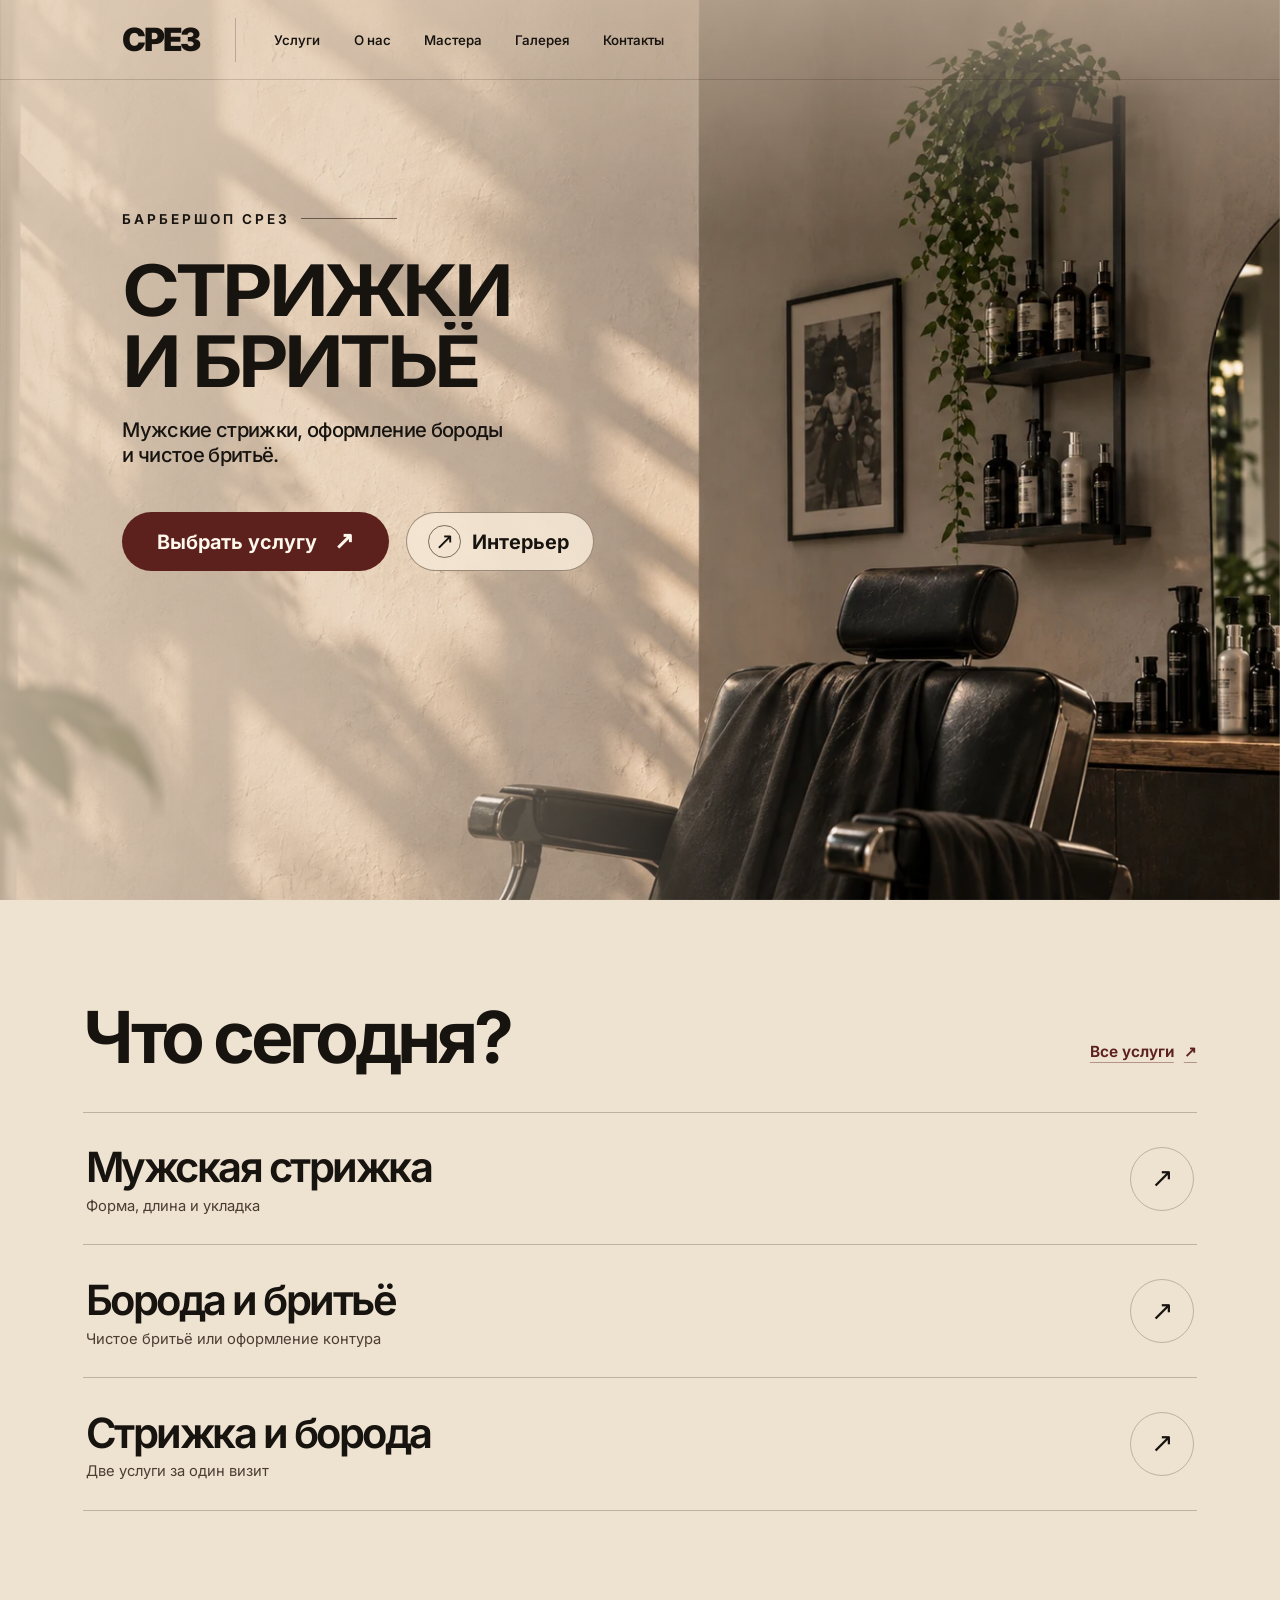
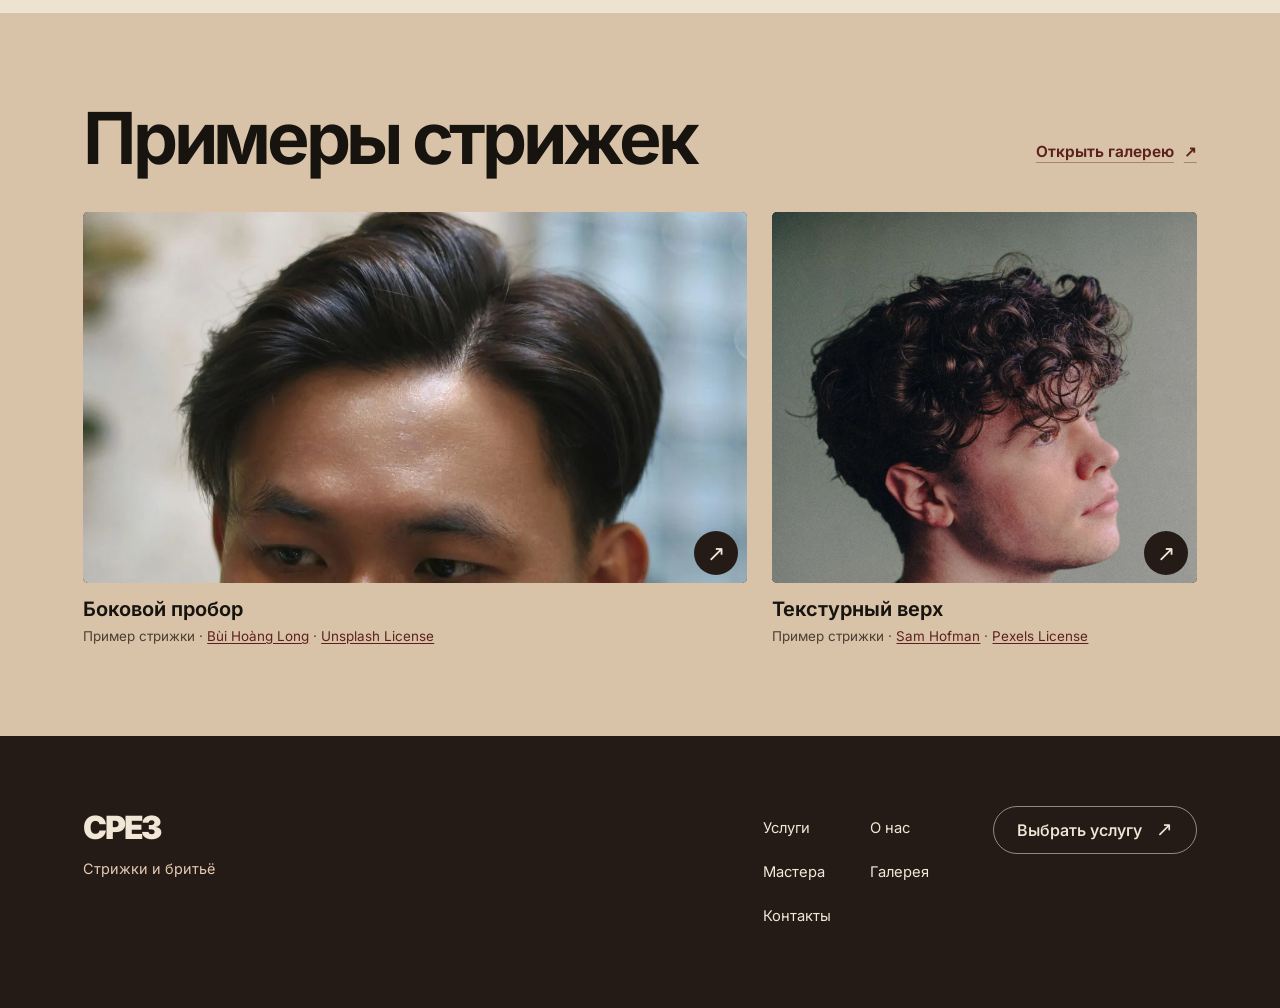
==== index.html @ 37ba114c "Replace SREZ haircut reference photography" ====
<!doctype html>
<html lang="ru">
<head>
  <meta charset="utf-8">
  <meta name="viewport" content="width=device-width, initial-scale=1">
  <meta name="theme-color" content="#d6c3ad">
  <meta name="description" content="СРЕЗ — современный барбершоп. Стрижки и бритьё.">
  <title>СРЕЗ — стрижки и бритьё</title>
  <link rel="icon" href="favicon.svg" type="image/svg+xml">
  <link rel="preload" href="inter-cyrillic.woff2" as="font" type="font/woff2" crossorigin>
  <link rel="stylesheet" href="styles.css?v=52cdd5524f8b">
  <link rel="stylesheet" href="pages.css?v=a9fd253dd664">
  <link rel="stylesheet" href="expanded.css?v=6c8934401356">
  <script src="script.js?v=5ce53c6efb52" defer></script>
</head>
<body class="home" data-page="index">
  <a class="skip-link" href="#main">К содержанию</a>

  <main id="main" tabindex="-1">
  <section class="hero" aria-labelledby="hero-title">
    <div class="scene" aria-hidden="true">
      <img src="interior.webp" alt="" width="1672" height="941" fetchpriority="high">
    </div>
    <header class="header">
    <a class="wordmark" href="index.html" aria-label="СРЕЗ, главная">СРЕЗ</a>
    <nav class="header-nav" aria-label="Основная навигация">
      <a href="services.html">Услуги</a>
      <a href="about.html">О нас</a>
      <a href="team.html">Мастера</a>
      <a href="gallery.html">Галерея</a>
      <a href="contacts.html">Контакты</a>
    </nav>
    <div class="header-actions">

      <button type="button" class="menu-button" data-panel="menu" aria-label="Открыть меню"><span aria-hidden="true"></span></button>
    </div>
  </header>
    <div class="intro">
      <p class="eyebrow enter">Барбершоп СРЕЗ</p>
      <h1 id="hero-title">
        <span class="heading-line"><span class="heading-words"><span class="heading-word">Стрижки</span></span></span>
        <span class="heading-line"><span class="heading-words"><span class="heading-word">и</span> <span class="heading-word">бритьё</span></span></span>
      </h1>
      <p class="description enter">Мужские стрижки, оформление бороды<br class="hero-break"> и чистое бритьё.</p>
      <div class="hero-actions">
        <a class="pill pill-primary" href="booking.html">Выбрать услугу <span class="arrow" aria-hidden="true">↗</span></a>
        <button type="button" class="interior-button" data-panel="interior"><span class="circle" aria-hidden="true">↗</span> Интерьер</button>
      </div>
    </div>
  </section>

  <section id="offer" class="section wrap" aria-labelledby="offer-title">
    <div class="section-heading" data-reveal>
      <h2 id="offer-title">Что сегодня?</h2>
      <a class="text-link" href="services.html">Все услуги <span aria-hidden="true">↗</span></a>
    </div>
    <div class="home-offers">
      <a href="haircut.html" data-reveal="line"><span><strong>Мужская стрижка</strong><small>Форма, длина и укладка</small></span><span class="round-arrow" aria-hidden="true">↗</span></a>
      <a href="beard.html" data-reveal="line"><span><strong>Борода и бритьё</strong><small>Чистое бритьё или оформление контура</small></span><span class="round-arrow" aria-hidden="true">↗</span></a>
      <a href="combo.html" data-reveal="line"><span><strong>Стрижка и борода</strong><small>Две услуги за один визит</small></span><span class="round-arrow" aria-hidden="true">↗</span></a>
    </div>
  </section>

  <section class="studio-teaser" aria-labelledby="studio-title">
    <div class="wrap">
      <div class="section-heading"><h2 id="studio-title">Примеры стрижек</h2><a class="text-link" href="gallery.html">Открыть галерею <span aria-hidden="true">↗</span></a></div>
      <div class="result-grid result-preview">

    <figure class="result-card" id="result-short" data-label="Боковой пробор">
      <a class="result-image" href="gallery.html#result-short"  aria-label="В галерее: Боковой пробор">
        <img src="result-part-long.webp" alt="Стрижка с боковым пробором и гладкой укладкой набок." width="1100" height="1650" loading="lazy">
        <span aria-hidden="true">↗</span>
      </a>
      <figcaption>
        <strong>Боковой пробор</strong>
        <span>Пример стрижки · <a href="https://unsplash.com/photos/a-man-with-a-short-haircut-and-a-shirt-on-yHuHAnVMKJs">Bùi Hoàng Long</a> · <a href="https://unsplash.com/license">Unsplash License</a></span>
      </figcaption>
    </figure>

    <figure class="result-card" id="result-texture" data-label="Текстурный верх">
      <a class="result-image" href="gallery.html#result-texture"  aria-label="В галерее: Текстурный верх">
        <img src="result-texture-hofman.webp" alt="Вид сбоку: объёмные кудри сверху и более короткие виски." width="1100" height="1650" loading="lazy">
        <span aria-hidden="true">↗</span>
      </a>
      <figcaption>
        <strong>Текстурный верх</strong>
        <span>Пример стрижки · <a href="https://www.pexels.com/photo/portrait-of-a-man-19855460/">Sam Hofman</a> · <a href="https://www.pexels.com/license/">Pexels License</a></span>
      </figcaption>
    </figure>
      </div>
    </div>
  </section>
</main>

  <footer class="site-footer">
  <div class="wrap footer-grid">
    <div>
      <a class="wordmark" href="index.html" aria-label="СРЕЗ, главная">СРЕЗ</a>
      <p>Стрижки и бритьё</p>
    </div>
    <nav aria-label="Навигация в подвале">
      <a href="services.html">Услуги</a>
      <a href="about.html">О нас</a>
      <a href="team.html">Мастера</a>
      <a href="gallery.html">Галерея</a>
      <a href="contacts.html">Контакты</a>
    </nav>
    <a class="pill pill-outline" href="booking.html">Выбрать услугу <span class="arrow" aria-hidden="true">↗</span></a>
  </div>
</footer>

  <dialog id="panel" aria-labelledby="panel-title">
  <div class="panel-shell">
    <form method="dialog" class="panel-dismiss">
      <button type="submit" class="close-button" aria-label="Закрыть окно"><span aria-hidden="true"></span></button>
    </form>
    <h2 id="panel-title" tabindex="-1"></h2>
    <div id="panel-content"></div>
  </div>
</dialog>

<template id="menu">
  <nav class="panel-nav" aria-label="Меню сайта">
    <a href="index.html">Главная <span aria-hidden="true">↗</span></a>
    <a href="services.html">Услуги <span aria-hidden="true">↗</span></a>
      <a href="about.html">О нас <span aria-hidden="true">↗</span></a>
      <a href="team.html">Мастера <span aria-hidden="true">↗</span></a>
      <a href="gallery.html">Галерея <span aria-hidden="true">↗</span></a>
      <a href="contacts.html">Контакты <span aria-hidden="true">↗</span></a>
    <a href="booking.html">Выбрать услугу <span aria-hidden="true">↗</span></a>
  </nav>
</template>
<template id="interior">
  <img class="interior-image" src="interior.webp" width="1672" height="941" alt="Солнечный свет падает на штукатурку рядом с чёрным барберским креслом, полками и арочным зеркалом.">
  <p class="photo-caption">Визуализация интерьера «СРЕЗ».</p>
</template>

</body>
</html>
---- styles.css ----
@font-face {
  font-family: Inter;
  src: url(inter-cyrillic.woff2) format("woff2");
  font-weight: 400 900;
  font-display: swap;
  unicode-range: U+0301, U+0400-045F, U+0490-0491, U+04B0-04B1, U+2116;
}

@font-face {
  font-family: Inter;
  src: url(inter-latin.woff2) format("woff2");
  font-weight: 400 900;
  font-display: swap;
  unicode-range: U+0000-00FF, U+2000-206F, U+2191, U+2193, U+2212;
}

:root {
  color-scheme: light;
  font-family: Inter, Arial, sans-serif;
  color: #17130f;
  background: #d6c3ad;
  --ink: #17130f;
  --paper: #f2e6d7;
  --wine: #5d211d;
  --rule: #32251c40;
  --ease: cubic-bezier(.22, 1, .36, 1);
}

*, *::before, *::after { box-sizing: border-box; }
body, h1, h2, p { margin: 0; }
button, a { -webkit-tap-highlight-color: transparent; }
button {
  color: inherit;
  font: inherit;
  cursor: pointer;
  border: 0;
  padding: 0;
  background: none;
}
button:focus-visible, a:focus-visible, label:has(:focus-visible) {
  outline: 2px solid var(--wine);
  outline-offset: 4px;
  box-shadow: 0 0 0 4px var(--paper);
}

.hero {
  --gutter: clamp(2.5rem, 9.55vw, 12rem);
  position: relative;
  isolation: isolate;
  background: #d6c3ad;
  min-height: 100svh;
  display: grid;
  grid-template-rows: auto 1fr;
  overflow: clip;
}
.scene {
  position: absolute;
  inset: 0;
  overflow: hidden;
  z-index: -1;
  animation: scene-unfold 1.42s cubic-bezier(.31,.62,.24,1) 70ms both;
}
.scene img {
  display: block;
  width: 100%;
  height: 100%;
  object-fit: cover;
  object-position: 50% 53%;
  animation: settle 1.65s cubic-bezier(.26,.68,.26,1) both;
}
.scene::after {
  content: "";
  position: absolute;
  inset: 0;
  background:
    linear-gradient(180deg, #e1cdb78c, #e1cdb700 24%),
    linear-gradient(90deg, #dfcbb100, #edddc546 12%, #edddc52e 38%, #edddc500 51%);
}

.header {
  min-height: clamp(4.3rem, 6.25vw, 6.5rem);
  padding-inline: var(--gutter) clamp(1.5rem, 3.2vw, 4rem);
  display: flex;
  align-items: center;
  gap: clamp(1.15rem, 2.8vw, 2.8rem);
  border-bottom: 1px solid #22180f2b;
}
.wordmark {
  color: var(--ink);
  font-size: clamp(1.65rem, 2.5vw, 2.6rem);
  font-weight: 900;
  letter-spacing: -.072em;
  text-decoration: none;
  line-height: 1;
}
.header-nav, .header-actions { display: flex; align-items: center; }
.header-nav {
  border-left: 1px solid var(--rule);
  padding-left: clamp(1.15rem, 3vw, 3rem);
  gap: clamp(1rem, 2.6vw, 2.7rem);
}
.header-nav button {
  min-height: 44px;
  font-size: clamp(.8125rem, 1.04vw, 1.05rem);
  font-weight: 550;
  text-underline-offset: .35em;
}
.header-nav button:hover { text-decoration: underline; }
.header-actions { margin-inline-start: auto; gap: clamp(.55rem, 1.65vw, 1.6rem); }
.pill {
  min-height: 44px;
  width: fit-content;
  display: inline-flex;
  align-items: center;
  justify-content: center;
  gap: .85em;
  border: 1px solid transparent;
  border-radius: 100px;
  padding: .63em 1.45em;
  font-size: clamp(.8125rem, 1.05vw, 1.05rem);
  font-weight: 550;
  white-space: nowrap;
  transition: background-color 220ms ease, border-color 220ms ease;
}
.pill-outline {
  border-color: #35251b9c;
  background: #f2e6d754;
}
.pill-outline:hover { background: #f2e6d7c4; }
.pill-primary {
  min-height: clamp(2.9rem, 4vw, 4.1rem);
  padding-inline: 1.7em;
  background: var(--wine);
  color: #fff8ed;
}
.pill-primary:hover { background: #73312a; }
.arrow {
  font-family: Arial, sans-serif;
  font-size: 1.23em;
  line-height: 1;
  transition: transform 220ms var(--ease);
}
.pill:hover .arrow { transform: translate(2px, -2px); }
.menu-button, .close-button {
  min-height: 44px;
  min-width: 44px;
  display: grid;
  place-items: center;
  border-radius: 50%;
  transition: background-color 220ms ease;
}
.menu-button:hover, .close-button:hover { background: #f2e6d785; }
.menu-button span {
  width: 26px;
  height: 1px;
  background: currentColor;
  box-shadow: 0 6px currentColor, 0 -6px currentColor;
}

.intro {
  padding: clamp(3.5rem, 14.5svh, 12rem) var(--gutter) 3rem;
  align-self: start;
}
.eyebrow {
  display: flex;
  align-items: center;
  gap: .8em;
  margin-bottom: clamp(1rem, 2.35vw, 2.4rem);
  font-size: clamp(.7rem, 1.06vw, 1rem);
  font-weight: 650;
  letter-spacing: .22em;
  text-transform: uppercase;
}
.eyebrow::after {
  content: "";
  width: clamp(3rem, 7.5vw, 8.2rem);
  height: 1px;
  background: #392b20a8;
}
h1 {
  font-size: clamp(3rem, 5.55vw, 8.15rem);
  font-weight: 670;
  letter-spacing: -.057em;
  line-height: .94;
  text-transform: uppercase;
}
.heading-line {
  display: block;
  width: fit-content;
  padding-block: .085em .07em;
  margin-block: -.085em -.07em;
  padding-inline-end: .13em;
  overflow: clip;
}
.heading-words {
  display: block;
  transform-origin: left center;
  transform: scaleX(1.105);
}
.heading-word { display: inline-block; animation: lift 820ms cubic-bezier(.24,.74,.26,1) 180ms both; }
.heading-line { padding-inline-end: .85em; }
.heading-line + .heading-line .heading-word { animation-delay: 450ms; }
.heading-line + .heading-line .heading-word + .heading-word { animation-delay: 590ms; }
.description {
  margin-top: clamp(1.2rem, 1.8vw, 1.9rem);
  font-size: clamp(1rem, 1.57vw, 1.55rem);
  line-height: 1.25;
  font-weight: 500;
  letter-spacing: -.033em;
  --delay: 350ms;
}
.hero-actions {
  display: flex;
  align-items: center;
  gap: clamp(1rem, 2.75vw, 2.85rem);
  margin-top: clamp(1.65rem, 3.4vw, 3.5rem);
}
.interior-button {
  min-height: 44px;
  display: inline-flex;
  align-items: center;
  gap: .75em;
  font-size: clamp(.8125rem, 1.04vw, 1.05rem);
  font-weight: 550;
  white-space: nowrap;
}
.circle {
  width: clamp(2rem, 2.8vw, 2.9rem);
  aspect-ratio: 1;
  display: grid;
  place-items: center;
  border: 1px solid #32251ca1;
  border-radius: 50%;
  font: 1.15em/1 Arial, sans-serif;
  transition: background-color 220ms ease, color 220ms ease;
}
.interior-button:hover .circle { color: var(--paper); background: var(--ink); }

dialog {
  color: var(--ink);
  padding: 0;
  border: 0;
  width: min(34rem, calc(100% - 2rem));
  max-height: calc(100% - 2rem);
  background: var(--paper);
  border-radius: 1.4rem;
  box-shadow: 0 1.5rem 5rem #1f130e52;
}
dialog[data-view="interior"] { width: min(60rem, calc(100% - 2rem)); }
dialog[open] { animation: panel-in 380ms var(--ease) both; }
dialog::backdrop {
  background: #21160fc2;
  animation: fade 280ms ease both;
}
.panel-shell { position: relative; padding: clamp(1.35rem, 4.4vw, 2.6rem); }
.panel-dismiss { position: absolute; top: .9rem; right: .9rem; }
.close-button:hover { background: #d8c4ad; }
.close-button span, .close-button span::after {
  display: block;
  width: 21px;
  height: 1px;
  background: currentColor;
  transform: rotate(45deg);
}
.close-button span::after { content: ""; transform: rotate(90deg); }
h2 {
  padding-inline-end: 2.8rem;
  margin-bottom: 1.35rem;
  font-size: clamp(1.9rem, 5.5vw, 3.15rem);
  font-weight: 680;
  line-height: 1.1;
  letter-spacing: -.06em;
}
#panel-content { line-height: 1.5; }
#panel-content > p { margin-bottom: 1.25rem; }
#panel-content > :last-child { margin-bottom: 0; }
.panel-nav, .service-list { border-top: 1px solid var(--rule); }
.panel-nav button, .service-list li {
  display: flex;
  justify-content: space-between;
  gap: .5rem;
  width: 100%;
  min-height: 44px;
  align-items: center;
  border-bottom: 1px solid var(--rule);
  padding: .7rem .15rem;
  text-align: left;
}
.panel-nav button:hover { color: var(--wine); background: #ead9c6; }
.service-list { padding: 0; margin: 0 0 1.25rem; }
.service-list li { align-items: flex-start; flex-direction: column; gap: .1rem; }
.service-list span, .photo-caption { font-size: .9rem; }
fieldset { margin: 0; padding: 0; border: 0; }
legend { margin-bottom: .55rem; padding: 0; font-weight: 650; }
fieldset label {
  display: flex;
  align-items: center;
  gap: .6rem;
  min-height: 44px;
  padding: .45rem .6rem;
  border-radius: .5rem;
  cursor: pointer;
}
fieldset label:hover, fieldset label:has(:checked) { background: #e6d2ba; }
fieldset input { accent-color: var(--wine); }
.selection { min-height: 1.5em; margin-top: .7rem; font-size: .9rem; }
.interior-image { display: block; width: 100%; height: auto; border-radius: .65rem; }
.photo-caption { margin-top: .6rem; }

.enter { animation: enter 750ms var(--ease) var(--delay, 80ms) both; }
@keyframes scene-unfold {
  from { clip-path: inset(0 0 0 59%); opacity: .68; }
  35% { opacity: .94; }
  to { clip-path: inset(0); opacity: 1; }
}
@keyframes settle { from { transform: scale(1.105); } to { transform: scale(1); } }
@keyframes lift {
  from { transform: translateY(113%); }
  to { transform: translateY(0); }
}
@keyframes enter { from { opacity: 0; transform: translateY(.75rem); } }
@keyframes panel-in { from { opacity: 0; transform: translateY(.9rem) scale(.985); } }
@keyframes fade { from { opacity: 0; } }

@media (min-width: 801px) and (max-aspect-ratio: 3/2) {
  .scene img { object-position: 34% center; }
  .scene::after {
    background: linear-gradient(90deg, #e6d3bdbd, #e6d3bd4d 43%, transparent 65%),
      linear-gradient(180deg, #e1cdb78c, transparent 26%);
  }
}

@media (max-width: 800px) {
  .hero { --gutter: clamp(1.35rem, 5.8vw, 3.6rem); background: #dfcdb7; }
  .header { min-height: 4.3rem; padding-inline: var(--gutter); }
  .header-nav { display: none; }
  .intro { padding-top: clamp(3.1rem, 9.2svh, 7rem); }
  h1 { font-size: clamp(2.7rem, 10vw, 5rem); }
  .scene { top: 29%; }
  .scene img { object-position: 72% bottom; }
  .scene::after {
    background: linear-gradient(180deg, #dfcdb7, #dfcdb7e8 13%, #dfcdb766 35%, transparent 56%);
  }
  .hero-actions { margin-top: 1.4rem; }
}

@media (max-width: 800px) and (max-height: 500px) and (orientation: landscape) {
  .scene { top: 0; left: 28%; }
  .scene::after { background: linear-gradient(90deg, #dfcdb7, #dfcdb7a6 40%, transparent 75%); }
  .intro { padding-block: 1.6rem 1.3rem; }
  h1 { font-size: clamp(2.7rem, 6.5vw, 4rem); }
  .description, .hero-actions { margin-top: .8rem; }
}

@media (max-width: 360px) {
  .hero { --gutter: 1.1rem; }
  .header-actions { gap: .35rem; }
  h1 { font-size: clamp(2.2rem, 12vw, 2.7rem); }
}

@media (prefers-reduced-motion: reduce) {
  *, *::before, *::after { animation: none !important; transition: none !important; }
}
---- pages.css ----
:root {
  --cream: #eee2d1;
  --sand: #ddc8ae;
  --espresso: #251b16;
  --soft-ink: #4c3d33;
}

body { background: var(--cream); }
[id] { scroll-margin-top: 1.4rem; }
.wrap { width: min(80.5rem, 100% - clamp(2.75rem, 13vw, 13rem)); margin-inline: auto; }
.section { padding-block: clamp(3.5rem, 8vw, 8rem); }
.skip-link {
  position: fixed;
  inset: 1rem auto auto 1rem;
  z-index: 10;
  transform: translateY(-200%);
  padding: .75rem 1rem;
  color: var(--paper);
  background: var(--wine);
  border-radius: .4rem;
}
.skip-link:focus { transform: translateY(0); }

.header-nav a {
  display: inline-flex;
  align-items: center;
  min-height: 44px;
  color: inherit;
  font-size: clamp(.8125rem, 1.04vw, 1.05rem);
  font-weight: 550;
  text-decoration: none;
  text-underline-offset: .35em;
}
.header-nav a:hover, .header-nav a[aria-current], .site-footer nav a:hover,
.site-footer nav a[aria-current] { text-decoration: underline; }
.page-header {
  background: var(--cream);
  padding-inline: clamp(1.35rem, 6.5vw, 6.5rem);
}
main h2 {
  padding: 0;
  margin: 0;
  font-size: clamp(2.2rem, 5.6vw, 5.2rem);
  line-height: .99;
  letter-spacing: -.06em;
}
.section-heading {
  display: flex;
  align-items: end;
  justify-content: space-between;
  gap: 1.3rem;
  margin-bottom: clamp(1.4rem, 3vw, 2.8rem);
}
.text-link {
  display: inline-flex;
  width: fit-content;
  min-height: 44px;
  align-items: center;
  gap: .65em;
  font-size: clamp(.9rem, 1.2vw, 1.05rem);
  font-weight: 650;
  color: var(--wine);
  text-decoration: underline;
  text-underline-offset: .33em;
  text-decoration-color: #5d211d66;
  transition: text-decoration-color 180ms ease;
}
.text-link:hover { text-decoration-color: currentColor; }
.text-link span, .round-arrow { transition: transform 280ms var(--ease), background-color 200ms ease; }
.text-link:hover span { transform: translate(3px, -3px); }
.home-offers a {
  display: flex;
  align-items: center;
  justify-content: space-between;
  gap: 1rem;
  padding: clamp(1.05rem, 2.3vw, 2.15rem) .15rem;
  border-top: 1px solid var(--rule);
  color: var(--ink);
  text-decoration: none;
}
.home-offers a:last-child { border-bottom: 1px solid var(--rule); }
.home-offers strong {
  display: block;
  font-size: clamp(1.4rem, 3.25vw, 3.1rem);
  font-weight: 630;
  letter-spacing: -.06em;
}
.home-offers small {
  display: block;
  margin-top: .3rem;
  color: var(--soft-ink);
  font-size: clamp(.875rem, 1.15vw, 1.025rem);
}
.round-arrow {
  display: grid;
  flex: 0 0 auto;
  place-items: center;
  width: clamp(2.45rem, 5vw, 4.6rem);
  aspect-ratio: 1;
  border: 1px solid var(--rule);
  border-radius: 50%;
  font: clamp(1.2rem, 2.1vw, 1.9rem)/1 Arial, sans-serif;
}
.home-offers a:hover .round-arrow { transform: rotate(10deg); background: var(--sand); }
.studio-teaser { background: #d9c3a8; padding-block: clamp(2.8rem, 7vw, 6.5rem); }
.photo {
  position: relative;
  overflow: hidden;
  margin: 0;
  background: #634c38;
  border-radius: .28rem;
}
.photo img {
  display: block;
  width: 100%;
  height: 100%;
  object-fit: cover;
  transition: transform 800ms var(--ease);
}
@media (hover: hover) { .photo:hover img { transform: scale(1.025); } }
.photo figcaption {
  position: absolute;
  inset: auto auto 1rem 1rem;
  padding: .45rem .65rem;
  border-radius: .25rem;
  background: #251b16eb;
  color: var(--paper);
  font-size: .75rem;
}
.photo .photo-credit { padding-block: .25rem; }
.photo-credit a {
  display: inline-flex;
  align-items: center;
  min-height: 24px;
  color: inherit;
  text-underline-offset: .2em;
}
.photo-credit a:focus-visible { outline-color: var(--paper); }
.page-lead {
  display: grid;
  grid-template-columns: minmax(0, 1.6fr) minmax(0, .8fr);
  align-items: end;
  gap: clamp(.8rem, 2.4vw, 2.4rem);
  padding-block: clamp(1.7rem, 3.8vw, 3.8rem) clamp(1.5rem, 3vw, 3rem);
}
.inner h1 {
  font-size: clamp(2.8rem, 7.6vw, 7.1rem);
  font-weight: 660;
  letter-spacing: -.059em;
  line-height: .94;
  text-transform: none;
}
.page-lead p {
  max-width: 29rem;
  font-size: clamp(1rem, 1.47vw, 1.24rem);
  line-height: 1.5;
}
.editorial-grid {
  display: grid;
  grid-template-columns: minmax(0, .9fr) minmax(0, 1.3fr);
  align-items: start;
  gap: clamp(1.5rem, 5.6vw, 5.6rem);
}
.editorial-grid h2 { font-size: clamp(2.1rem, 5vw, 4.75rem); }
.editorial-rows p { max-width: 35rem; margin-block: .65rem .4rem; color: var(--soft-ink); line-height: 1.55; }
.site-footer .pill-outline { border-color: #f2e6d78a; background: transparent; }
.site-footer .pill-outline:hover { background: #f2e6d725; }

.editorial-rows article { border-top: 1px solid var(--rule); padding-block: 1.1rem 1.35rem; }
.editorial-rows article:last-of-type { border-bottom: 1px solid var(--rule); }
.editorial-rows h3 {
  margin: 0;
  font-size: clamp(1.25rem, 2.1vw, 2rem);
  letter-spacing: -.049em;
  font-weight: 650;
}
.editorial-rows .pill { margin-top: 1.5rem; }
.related {
  display: flex;
  flex-wrap: wrap;
  column-gap: clamp(1.6rem, 4.2vw, 4.5rem);
  row-gap: .35rem;
  padding-block: 1.5rem clamp(2.8rem, 6vw, 6rem);
  border-top: 1px solid var(--rule);
}

.site-footer {
  background: var(--espresso);
  color: var(--paper);
  padding-block: clamp(2.4rem, 5.5vw, 5.25rem);
}
.footer-grid {
  display: grid;
  grid-template-columns: minmax(0, 1fr) auto auto;
  align-items: start;
  gap: clamp(1.4rem, 5vw, 5rem);
}
.site-footer .wordmark { color: inherit; display: inline-flex; min-height: 44px; align-items: center; }
.site-footer p { margin-top: .65rem; color: #e5cbb4; font-size: .9rem; }
.site-footer nav { display: grid; grid-template-columns: auto auto; column-gap: clamp(1rem, 3vw, 3rem); }
.site-footer nav a {
  display: inline-flex;
  align-items: center;
  min-height: 44px;
  color: inherit;
  font-size: .92rem;
  text-decoration: none;
  text-underline-offset: .35em;
}
.site-footer :focus-visible { outline-color: var(--paper); }

.panel-nav a {
  display: flex;
  justify-content: space-between;
  gap: .5rem;
  min-height: 44px;
  align-items: center;
  border-bottom: 1px solid var(--rule);
  padding: .7rem .15rem;
  text-decoration: none;
  color: inherit;
}
.panel-nav a:hover, .panel-nav a[aria-current] { color: var(--wine); background: #ead9c6; }
.notes-label { display: block; margin-block: .95rem .4rem; font-weight: 650; }
.notes-label span { font-size: .86rem; font-weight: 450; }
textarea {
  display: block;
  width: 100%;
  resize: vertical;
  padding: .62rem .7rem;
  border: 1px solid #77614e;
  border-radius: .35rem;
  background: #fbf3e8;
  color: var(--ink);
  font: inherit;
}
textarea::placeholder { color: #6e5c4f; }
#booking-form > .pill { margin-top: 1.1rem; }
#booking-summary h3 { margin-block: 0 .5rem; }
.summary-notes { overflow-wrap: anywhere; white-space: pre-wrap; color: var(--soft-ink); }
#booking-summary .text-link { margin-top: .65rem; }
summary:focus-visible, textarea:focus-visible {
  outline: 2px solid var(--wine);
  outline-offset: 4px;
  box-shadow: 0 0 0 4px var(--paper);
}

@view-transition { navigation: auto; }
::view-transition-old(root) { animation: route-out 360ms var(--ease) both; }
::view-transition-new(root) { animation: route-in 580ms var(--ease) both; }
@keyframes route-out { to { opacity: .18; transform: translateY(-1rem); } }
@keyframes route-in {
  from { opacity: .45; clip-path: inset(9% 0 0); transform: translateY(1.05rem); }
  to { opacity: 1; clip-path: inset(0); transform: translateY(0); }
}
[data-reveal].revealed { animation: reveal-in 650ms var(--ease) both; }
[data-reveal="photo"].revealed { animation-name: photo-sweep; animation-duration: 850ms; }
[data-reveal="side"].revealed { animation-name: side-in; animation-duration: 740ms; }
[data-reveal="line"].revealed { animation-name: line-in; animation-duration: 700ms; }
[data-reveal].revealed:focus-within { animation: none; }
@keyframes reveal-in { from { opacity: .45; transform: translateY(.85rem); } }
@keyframes photo-sweep {
  from { opacity: .6; clip-path: inset(0 15% 0 0); }
  to { opacity: 1; clip-path: inset(0); }
}
@keyframes side-in { from { opacity: .4; transform: translateX(-1rem); } }
@keyframes line-in {
  from { opacity: .48; clip-path: inset(0 8% 0 0); transform: translateY(1.25rem); }
  to { opacity: 1; clip-path: inset(0); transform: translateY(0); }
}
@media (max-width: 800px) {
  .wrap { width: calc(100% - clamp(2.75rem, 11.6vw, 7.2rem)); }
}
@media (max-width: 640px) {
  .section-heading { align-items: start; flex-direction: column; gap: .45rem; }
  .page-lead, .editorial-grid, .footer-grid { grid-template-columns: minmax(0, 1fr); }
  .site-footer nav { grid-template-columns: repeat(2, minmax(0, 1fr)); }
}
@media (max-width: 360px) {
  .inner h1 { font-size: 3rem; }
  .related { flex-direction: column; }
}
@media (prefers-reduced-motion: reduce) {
  @view-transition { navigation: none; }
  *, *::before, *::after, ::view-transition-group(*), ::view-transition-old(*),
  ::view-transition-new(*) { animation: none !important; transition: none !important; }
}
---- expanded.css ----
[hidden] { display: none !important; }
.pill {
  min-height: 48px;
  font-size: clamp(1rem, 1.22vw, 1.125rem);
  text-decoration: none;
}
.pill-outline { color: inherit; }
.hero-actions:focus-within { animation: none; }
@keyframes hero-controls-in { from { opacity: .7; transform: translateY(.55rem); } }
@media (min-width: 901px) { .menu-button { display: none; } }
.hero-actions {
  flex-wrap: wrap;
  gap: clamp(.5rem, 1.35vw, 1.35rem);
  animation: hero-controls-in 640ms var(--ease) 490ms both;
}
.hero-actions :is(.pill, .interior-button) {
  min-height: clamp(3.5rem, 4.65vw, 4.35rem);
  font-size: clamp(1.125rem, 1.55vw, 1.25rem);
  font-weight: 680;
}
.hero-actions .interior-button {
  padding-inline: 1.05em 1.25em;
  border: 1px solid #36241776;
  border-radius: 100px;
  background: #f3e6d4e8;
  gap: .55em;
  transition: background-color 220ms ease;
}
.hero-actions .interior-button:hover { background: #fff4e5; }
.hero-actions .circle { width: 1.45em; }
.home .description { max-width: 31rem; }
.hero-break { display: none; }
@media (min-width: 901px) { .hero-break { display: initial; } }

.service-rows {
  display: grid;
  grid-template-columns: repeat(2, minmax(0, 1fr));
  gap: clamp(.9rem, 2vw, 1.8rem);
  margin-bottom: clamp(1.5rem, 3vw, 3rem);
}
.service-row {
  display: flex;
  flex-direction: column;
  padding: clamp(1.15rem, 2.8vw, 2.7rem);
  border: 1px solid var(--rule);
  border-radius: .35rem;
  background: #f7ebdc;
}
.service-row h2 { font-size: clamp(1.75rem, 3.25vw, 3.1rem); }
.service-row dl { margin: 1rem 0 1.25rem; }
.service-row dl > div {
  display: grid;
  grid-template-columns: 5.8rem minmax(0, 1fr);
  gap: .55rem;
  padding-block: .6rem;
  border-top: 1px solid var(--rule);
  line-height: 1.48;
}
.service-row dt { font-weight: 650; }
.service-row dd { margin: 0; color: var(--soft-ink); }
.service-actions { display: flex; flex-wrap: wrap; align-items: center; gap: .4rem 1rem; margin-top: auto; }
.service-actions .pill { padding-inline: 1.02em; }
.visit-prep { padding-top: clamp(1rem, 4vw, 3.6rem); }

.process-photos, .result-grid { display: grid; gap: clamp(.8rem, 2vw, 1.8rem); }
.process-photos { grid-template-columns: minmax(0, 1.3fr) minmax(0, .7fr); align-items: end; }
.process-cut { aspect-ratio: 1.38; }
.process-cut img { object-position: 50% 45%; }
.process-tools { aspect-ratio: 1.13; }
.result-grid { grid-template-columns: minmax(0, 1.3fr) repeat(2, minmax(0, 1fr)); margin-bottom: clamp(1.5rem, 3vw, 3rem); }
.result-preview { grid-template-columns: minmax(0, 1.22fr) minmax(0, .78fr); margin-bottom: 0; }
.result-card { min-width: 0; margin: 0; }
.result-image {
  position: relative;
  display: block;
  overflow: hidden;
  height: clamp(11.5rem, 29vw, 25rem);
  border-radius: .32rem;
  background: var(--espresso);
}
.result-image img { display: block; width: 100%; height: 100%; object-fit: cover; object-position: center 17%; transition: transform 480ms var(--ease); }
#result-fade .result-image img { object-position: center 3%; }
.result-image:is(:hover, :focus-visible) img { transform: scale(1.035); }
.result-image > span {
  position: absolute;
  right: .55rem;
  bottom: .55rem;
  display: grid;
  place-items: center;
  width: 44px;
  height: 44px;
  border-radius: 50%;
  color: var(--paper);
  background: var(--espresso);
  font-size: 1.4rem;
}
.result-card figcaption { display: grid; gap: .22rem; padding-top: .72rem; line-height: 1.43; }
.result-card figcaption strong { font-size: clamp(1rem, 1.55vw, 1.3rem); font-weight: 650; }
.result-card figcaption > span, .result-credit { color: var(--soft-ink); font-size: .84rem; }
.result-card figcaption a, .result-credit a { color: var(--wine); text-underline-offset: .15em; }
dialog[data-view="result"] { width: min(61rem, calc(100% - 1.5rem)); }
.result-enlarged { display: block; width: 100%; max-height: 69dvh; object-fit: contain; background: var(--espresso); border-radius: .3rem; }
.result-credit { margin-top: .8rem; }
.booking-notes summary {
  min-height: 46px;
  display: list-item;
  align-content: center;
  cursor: pointer;
  font-weight: 630;
  color: var(--wine);
}
.booking-notes { margin-top: .6rem; }
.booking-notes summary span { font-size: .87rem; font-weight: 450; }
.booking-actions { display: flex; flex-wrap: wrap; align-items: center; gap: .6rem 1.2rem; margin-top: .7rem; }
#booking-selected { font-weight: 640; }
.booking-actions .pill { margin-left: auto; }
.back-link {
  display: inline-flex;
  align-items: center;
  min-height: 44px;
  margin-top: clamp(1rem, 2.8vw, 2.5rem);
  color: inherit;
  text-decoration: underline;
  text-underline-offset: .25em;
}
.detail-lead, .combo-lead {
  display: grid;
  grid-template-columns: minmax(0, 1.12fr) minmax(0, .88fr);
  align-items: center;
  gap: clamp(1.75rem, 6vw, 6.5rem);
  padding-block: clamp(1.45rem, 4.2vw, 4rem) clamp(1rem, 4vw, 4rem);
}
.detail-copy h1 {
  font-size: clamp(3rem, 7.6vw, 7.7rem);
}
.detail-copy p {
  max-width: 33rem;
  margin-block: clamp(1rem, 2.45vw, 2rem) 1.55rem;
  font-size: clamp(1.03rem, 1.45vw, 1.26rem);
  line-height: 1.56;
}
.detail-copy p, .detail-copy .pill { animation: enter 690ms var(--ease) 130ms both; }
.detail-photo {
  aspect-ratio: 1.12;
  animation: photo-sweep 980ms var(--ease) 80ms both;
}
.haircut-photo img { object-position: center 45%; }
.beard-photo img { object-position: center 58%; }
.beard-lead {
  padding-bottom: clamp(1rem, 3vw, 3rem);
  background: var(--espresso);
  color: var(--paper);
}
.beard-lead .pill-outline {
  border-color: #f2e6d78a;
  background: transparent;
}
.beard-lead .pill-outline:hover { background: #f2e6d72b; }
.beard-lead :is(.pill-outline, .back-link):focus-visible { outline-color: var(--paper); }
.choice-grid {
  display: grid;
  grid-template-columns: repeat(2, minmax(0, 1fr));
  gap: clamp(1rem, 3vw, 3rem);
}
.choice-card {
  display: flex;
  flex-direction: column;
  align-items: flex-start;
  gap: 1rem;
  padding: clamp(1.35rem, 3vw, 2.65rem);
  background: #e2d1ba;
  border-radius: .35rem;
}
.choice-card h2, .booking-aside h2, #booking-summary h2 {
  font-size: clamp(1.65rem, 3.4vw, 3.2rem);
  letter-spacing: -.052em;
}
.choice-card p, .booking-aside p { line-height: 1.55; }
.choice-card .pill { margin-top: auto; }
.combo-lead { grid-template-columns: minmax(0, .86fr) minmax(0, 1.14fr); }
.combo-images {
  display: grid;
  grid-template-columns: repeat(2, minmax(0, 1fr));
  gap: .75rem;
  align-items: start;
}
.combo-images .photo { aspect-ratio: .8; animation: photo-sweep 900ms var(--ease) both; }
.combo-images .combo-beard { margin-top: 3.2rem; animation-delay: 130ms; }
.combo-hair img { object-position: center 43%; }
.combo-beard img { object-position: 42% center; }
.combo-images .photo-credit {
  inset: auto .35rem .35rem;
  width: fit-content;
  max-width: calc(100% - .7rem);
}

.booking-grid {
  display: grid;
  grid-template-columns: minmax(0, 1.45fr) minmax(0, .75fr);
  gap: clamp(1.5rem, 6vw, 6rem);
  padding-bottom: clamp(3.25rem, 8vw, 7.25rem);
  align-items: start;
}
.booking-workspace, .booking-aside {
  padding: clamp(1.25rem, 3.3vw, 3rem);
  border-radius: .35rem;
  background: #e2d1ba;
}
.booking-aside p { margin-block: .85rem .5rem; }
.booking-workspace fieldset { display: grid; gap: .45rem; }
.booking-workspace legend { font-size: 1.15rem; margin-bottom: .85rem; }
.booking-workspace fieldset label {
  min-height: 54px;
  padding: .55rem .7rem;
  border: 1px solid #8a725b;
  background: #f5e9d9;
}
.booking-workspace fieldset label:has(:checked) {
  border-color: var(--wine);
  background: #e7cbb2;
}
.booking-workspace input { flex-shrink: 0; }
.booking-workspace label strong { font-weight: 650; }
.booking-workspace label small { display: block; font-size: .85rem; color: var(--soft-ink); margin-top: .15rem; }
#booking-summary { animation: enter 430ms var(--ease) both; }
#booking-summary .summary-service { font-weight: 650; margin-block: 1.05rem .4rem; }
.booking-summary-note { margin-top: .9rem; }
@media (max-width: 900px) {
  .header-nav { display: none; }
}
@media (max-width: 640px) {
  .detail-lead, .combo-lead, .choice-grid, .booking-grid { grid-template-columns: minmax(0, 1fr); }
  .detail-photo { aspect-ratio: 1.25; }
  .combo-images .combo-beard { margin-top: 1.5rem; }
  .service-rows { grid-template-columns: 1fr; }
  .result-grid { grid-template-columns: repeat(2, minmax(0, 1fr)); gap: 1rem .65rem; }
  .result-grid:not(.result-preview) .result-card:last-child { grid-column: 1 / -1; }
  .result-image { height: auto; aspect-ratio: .93; }
  .result-grid:not(.result-preview) .result-card:last-child .result-image { aspect-ratio: 1.5; }
  .result-image > span { width: 36px; height: 36px; right: .4rem; bottom: .4rem; }
  .process-photos { grid-template-columns: 1fr; }
  .process-tools { width: 75%; justify-self: end; aspect-ratio: 1.45; }
  .booking-actions .pill { width: 100%; margin: 0; }
}
@media (max-width: 800px) and (orientation: portrait) {
  .scene { top: auto; height: clamp(15.5rem, 80vw, 31rem); }
  .scene img { object-position: 6% bottom; }
  .scene::after { background: linear-gradient(180deg, #dfcdb7, #dfcdb798 14%, transparent 39%); }
  .intro { padding-top: clamp(2.45rem, 7svh, 5rem); }
}
@media (max-width: 410px) {
  .header-actions .pill, .hero-actions .pill { padding-inline: 1.02em; gap: .5em; }
  .hero-actions .pill, .hero-actions .interior-button { padding-inline: .62em; gap: .4em; }
  .hero-actions .circle { width: 1.25em; }
  .header { gap: .65rem; }
  .header-actions { gap: .3rem; }
}
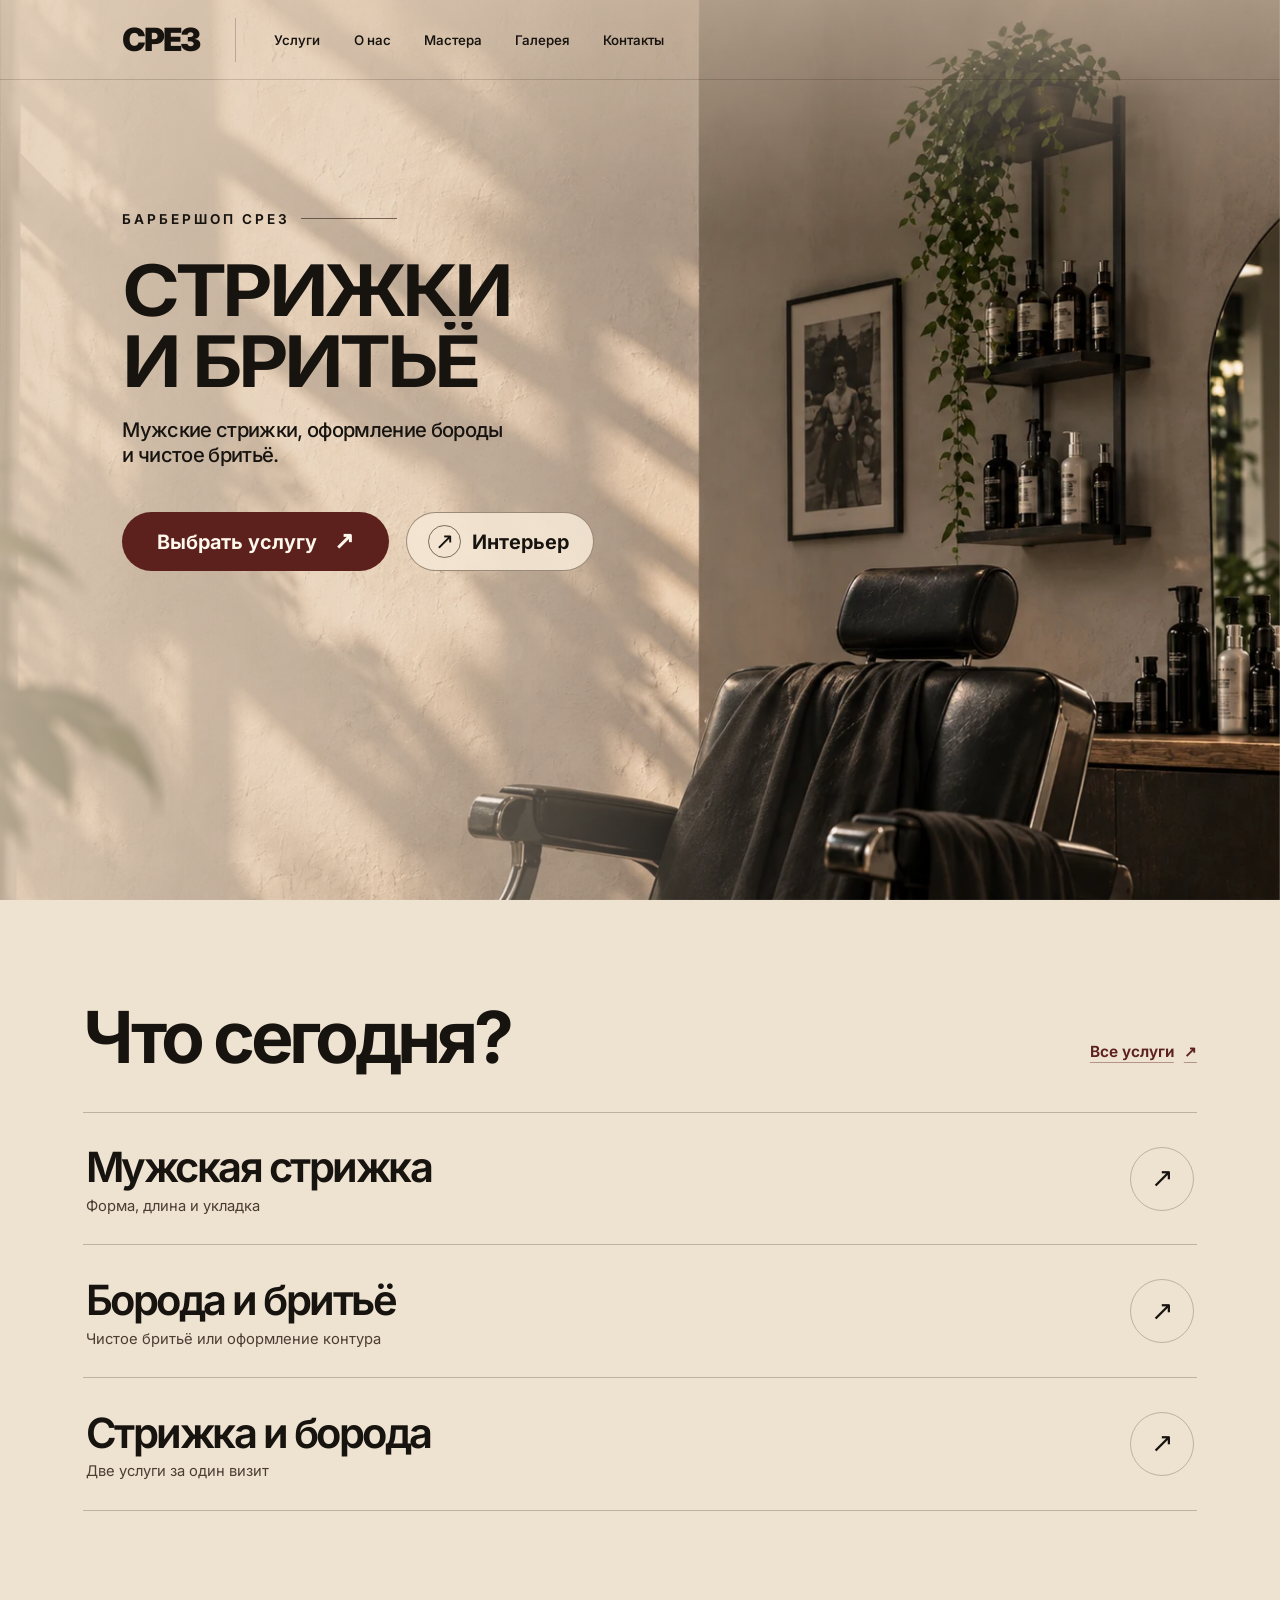
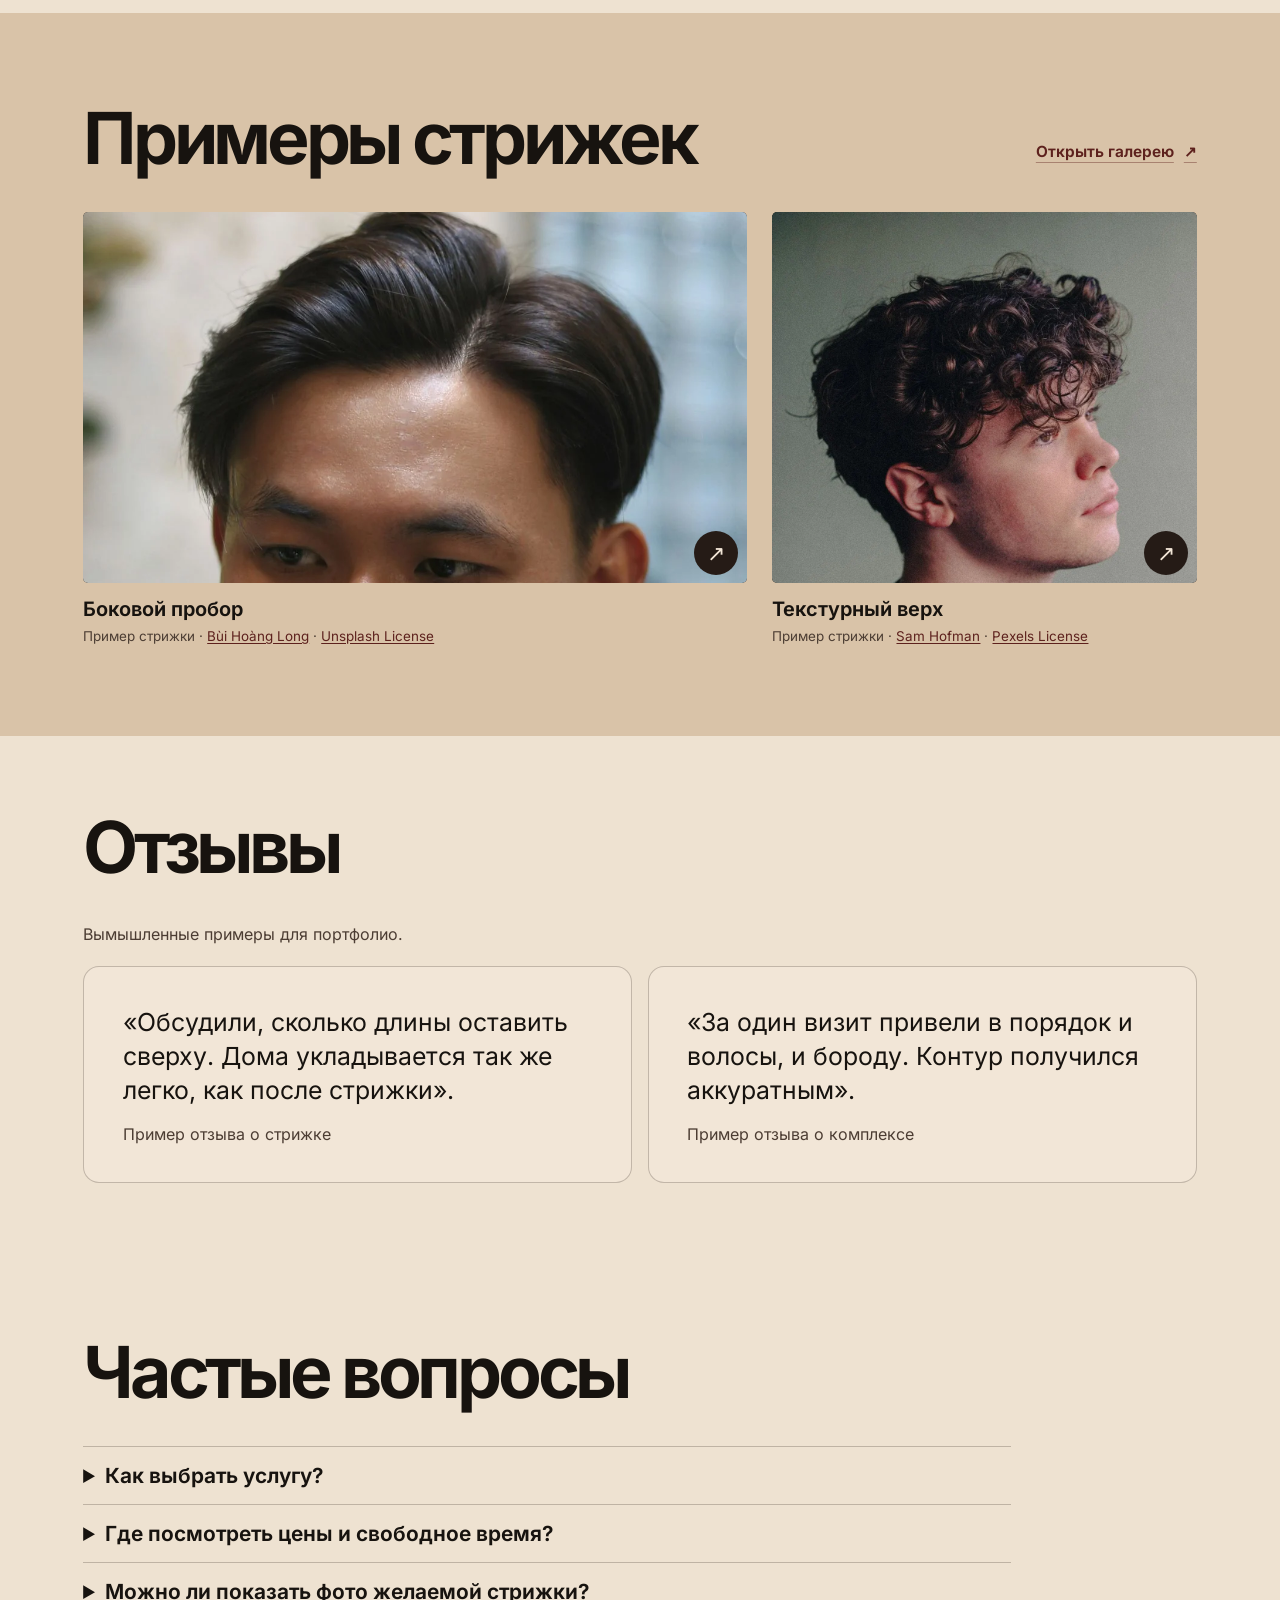
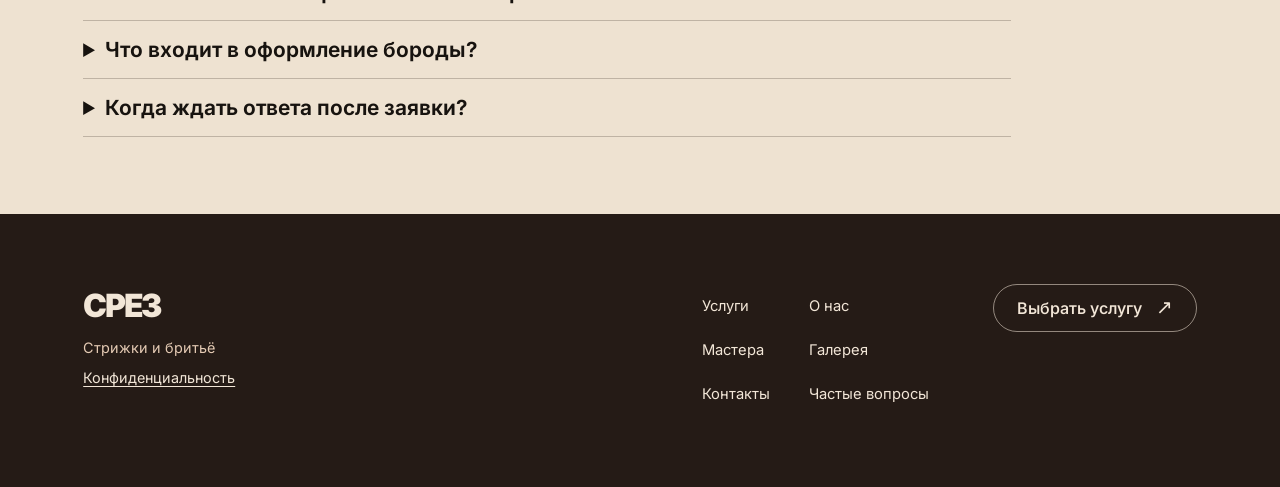
==== commit c3c6e479: "Apply launch checklist to SREZ portfolio site" ====
--- a/index.html
+++ b/index.html
@@ -4,14 +4,28 @@
   <meta charset="utf-8">
   <meta name="viewport" content="width=device-width, initial-scale=1">
   <meta name="theme-color" content="#d6c3ad">
-  <meta name="description" content="СРЕЗ — современный барбершоп. Стрижки и бритьё.">
+  <meta name="description" content="СРЕЗ — демосайт барбершопа. Выберите стрижку, бритьё или оформление бороды и посмотрите примеры.">
+  <script type="application/ld+json">{"@context":"https://schema.org","@type":"WebSite","name":"СРЕЗ","url":"https://rudenko483.github.io/srez-barbershop/","inLanguage":"ru","description":"Демонстрационный сайт барбершопа: стрижки, бритьё и оформление бороды."}</script>
   <title>СРЕЗ — стрижки и бритьё</title>
+  <meta property="og:type" content="website">
+  <meta property="og:locale" content="ru_RU">
+  <meta property="og:site_name" content="СРЕЗ">
+  <meta property="og:title" content="СРЕЗ — стрижки и бритьё">
+  <meta property="og:description" content="СРЕЗ — демосайт барбершопа. Выберите стрижку, бритьё или оформление бороды и посмотрите примеры.">
+  <meta property="og:url" content="https://rudenko483.github.io/srez-barbershop/">
+  <meta property="og:image" content="https://rudenko483.github.io/srez-barbershop/share-cover.jpg">
+  <meta property="og:image:width" content="1200">
+  <meta property="og:image:height" content="630">
+  <meta property="og:image:alt" content="Концепция интерьера барбершопа «СРЕЗ»">
+  <meta name="twitter:card" content="summary_large_image">
   <link rel="icon" href="favicon.svg" type="image/svg+xml">
   <link rel="preload" href="inter-cyrillic.woff2" as="font" type="font/woff2" crossorigin>
   <link rel="stylesheet" href="styles.css?v=52cdd5524f8b">
   <link rel="stylesheet" href="pages.css?v=a9fd253dd664">
   <link rel="stylesheet" href="expanded.css?v=6c8934401356">
-  <script src="script.js?v=5ce53c6efb52" defer></script>
+  <link rel="stylesheet" href="checklist.css">
+  <script src="checklist.js" defer></script>
+  <script src="script.js?v=b8b6ca2ec48f" defer></script>
 </head>
 <body class="home" data-page="index">
   <a class="skip-link" href="#main">К содержанию</a>
@@ -19,7 +33,10 @@
   <main id="main" tabindex="-1">
   <section class="hero" aria-labelledby="hero-title">
     <div class="scene" aria-hidden="true">
-      <img src="interior.webp" alt="" width="1672" height="941" fetchpriority="high">
+      <picture>
+        <source media="(max-width: 640px)" srcset="interior-small.webp">
+        <img src="interior.webp" alt="" width="1672" height="941" fetchpriority="high">
+      </picture>
     </div>
     <header class="header">
     <a class="wordmark" href="index.html" aria-label="СРЕЗ, главная">СРЕЗ</a>
@@ -90,6 +107,26 @@
       </div>
     </div>
   </section>
+
+  <section class="section wrap checklist-section reviews" aria-labelledby="reviews-title">
+    <div class="section-heading"><h2 id="reviews-title">Отзывы</h2></div>
+    <p class="checklist-note">Вымышленные примеры для портфолио.</p>
+    <div class="review-grid">
+      <figure><blockquote>«Обсудили, сколько длины оставить сверху. Дома укладывается так же легко, как после стрижки».</blockquote><figcaption>Пример отзыва о стрижке</figcaption></figure>
+      <figure><blockquote>«За один визит привели в порядок и волосы, и бороду. Контур получился аккуратным».</blockquote><figcaption>Пример отзыва о комплексе</figcaption></figure>
+    </div>
+  </section>
+
+  <section id="faq" class="section wrap checklist-section" aria-labelledby="faq-title">
+    <h2 id="faq-title">Частые вопросы</h2>
+    <div class="faq-list">
+      <details><summary>Как выбрать услугу?</summary><p>На странице <a href="services.html">«Услуги»</a> можно сравнить стрижку, бритьё и оформление бороды. Если нужны и стрижка, и борода, выберите <a href="combo.html">комплекс</a>.</p></details>
+      <details><summary>Где посмотреть цены и свободное время?</summary><p>Это демонстрационный сайт. Актуальные цены и свободное время появятся, когда барбершоп подключит свою систему записи.</p></details>
+      <details><summary>Можно ли показать фото желаемой стрижки?</summary><p>Да. Подберите один или два ракурса, чтобы показать длину и форму. Идеи есть в <a href="gallery.html">галерее</a>.</p></details>
+      <details><summary>Что входит в оформление бороды?</summary><p>Мастер подравнивает длину и оформляет контур. Если нужно полностью убрать щетину, в <a href="beard.html">описании услуги</a> есть отдельный вариант чистого бритья.</p></details>
+      <details><summary>Когда ждать ответа после заявки?</summary><p>В примере для портфолио заложен ответ в течение двух часов в рабочее время. Демо не отправляет заявки.</p></details>
+    </div>
+  </section>
 </main>
 
   <footer class="site-footer">
@@ -97,6 +134,7 @@
     <div>
       <a class="wordmark" href="index.html" aria-label="СРЕЗ, главная">СРЕЗ</a>
       <p>Стрижки и бритьё</p>
+      <a class="footer-privacy" href="privacy.html">Конфиденциальность</a>
     </div>
     <nav aria-label="Навигация в подвале">
       <a href="services.html">Услуги</a>
@@ -104,10 +142,13 @@
       <a href="team.html">Мастера</a>
       <a href="gallery.html">Галерея</a>
       <a href="contacts.html">Контакты</a>
+      <a href="index.html#faq">Частые вопросы</a>
     </nav>
     <a class="pill pill-outline" href="booking.html">Выбрать услугу <span class="arrow" aria-hidden="true">↗</span></a>
   </div>
 </footer>
+
+  <a class="pill pill-primary mobile-action" href="booking.html">Выбрать услугу <span class="arrow" aria-hidden="true">↗</span></a>
 
   <dialog id="panel" aria-labelledby="panel-title">
   <div class="panel-shell">
--- a/checklist.css
+++ b/checklist.css
@@ -0,0 +1,161 @@
+.breadcrumb {
+  padding-block: .5rem;
+  color: var(--soft-ink);
+  font-size: .9375rem;
+}
+.breadcrumb ol {
+  display: flex;
+  align-items: center;
+  flex-wrap: wrap;
+  gap: 0 .7rem;
+  padding: 0;
+  margin: 0;
+  list-style: none;
+}
+.breadcrumb li {
+  display: flex;
+  align-items: center;
+  gap: .7rem;
+  min-height: 2.75rem;
+}
+.breadcrumb li + li::before {
+  content: "/" / "";
+  opacity: .62;
+}
+.breadcrumb a {
+  color: inherit;
+  padding-block: .65rem;
+  text-underline-offset: .2em;
+}
+.breadcrumb [aria-current] { font-weight: 650; }
+.footer-privacy {
+  display: inline-flex;
+  align-items: center;
+  min-height: 44px;
+  color: inherit;
+  text-underline-offset: .2em;
+  font-size: .9rem;
+}
+.mobile-action { display: none; }
+.scene picture { display: contents; }
+.booking-workspace #booking-summary > .text-link {
+  display: inline-flex;
+  align-items: center;
+  min-height: 44px;
+  margin-inline-end: 1rem;
+}
+.checklist-section { padding-block: clamp(2.75rem, 6vw, 6rem); }
+.checklist-note { color: var(--soft-ink); line-height: 1.5; }
+.review-grid {
+  display: grid;
+  grid-template-columns: repeat(2, minmax(0, 1fr));
+  gap: 1rem;
+  margin-top: 1.25rem;
+}
+.review-grid figure {
+  margin: 0;
+  padding: clamp(1.25rem, 3vw, 2.5rem);
+  background: var(--paper);
+  border: 1px solid var(--rule);
+  border-radius: 1rem;
+}
+.review-grid blockquote {
+  margin: 0 0 1rem;
+  font-size: clamp(1.125rem, 2.3vw, 1.55rem);
+  line-height: 1.38;
+}
+.review-grid figcaption { color: var(--soft-ink); }
+.faq-list {
+  max-width: 58rem;
+  margin-block-start: clamp(1rem, 3vw, 2.5rem);
+}
+.faq-list details { border-block-start: 1px solid var(--rule); }
+.faq-list details:last-child { border-block-end: 1px solid var(--rule); }
+.faq-list summary {
+  cursor: pointer;
+  padding-block: 1rem;
+  font-size: clamp(1rem, 2.2vw, 1.3rem);
+  font-weight: 650;
+  text-underline-offset: .2em;
+}
+.faq-list summary:hover { text-decoration: underline; }
+.faq-list summary:focus-visible {
+  outline: 2px solid var(--wine);
+  outline-offset: 4px;
+}
+.faq-list p {
+  max-width: 65ch;
+  padding-bottom: 1.2rem;
+  color: var(--soft-ink);
+  line-height: 1.55;
+}
+.faq-list a, .privacy-copy a { color: var(--wine); text-underline-offset: .2em; }
+.team-demo { padding-block-start: 0; }
+.team-demo figure { max-width: 56rem; margin: 1.4rem 0 0; }
+.team-demo .photo img { height: auto; aspect-ratio: 3 / 2; }
+.contact-map, .privacy-copy { padding-block: 1rem clamp(3rem, 7vw, 7rem); }
+.contact-map p, .privacy-copy p {
+  max-width: 65ch;
+  margin-block: .75rem 1rem;
+  line-height: 1.55;
+}
+.contact-map .pill { margin-block: .4rem; }
+.contact-map .text-link { margin-inline-end: 1rem; }
+.contact-map iframe {
+  display: block;
+  width: 100%;
+  height: clamp(18rem, 45vw, 29rem);
+  margin-top: 1rem;
+  border: 1px solid var(--rule);
+  border-radius: .75rem;
+}
+.privacy-copy section + section { margin-top: 2.5rem; }
+.privacy-copy h2 { font-size: clamp(1.5rem, 3vw, 2.25rem); }
+[data-page="privacy"] h1 { overflow-wrap: anywhere; font-size: clamp(1.75rem, 7vw, 5.2rem); }
+.analytics-choice {
+  position: fixed;
+  z-index: 8;
+  inset: auto 1rem 1rem auto;
+  width: min(23rem, calc(100% - 2rem));
+  padding: 1rem;
+  border: 1px solid var(--rule);
+  border-radius: 1rem;
+  background: var(--cream);
+  box-shadow: 0 .6rem 2rem #21160f30;
+}
+.analytics-choice p { margin-bottom: .7rem; line-height: 1.45; }
+.analytics-choice a { color: var(--wine); }
+.analytics-choice button { margin: .2rem .35rem .2rem 0; }
+.not-found {
+  min-height: 100svh;
+  display: grid;
+  align-content: center;
+  gap: 2.5rem;
+  padding-block: 2rem;
+}
+.not-found .wordmark { justify-self: start; min-height: 44px; align-content: center; }
+.not-found-code { color: var(--wine); font-weight: 760; }
+.not-found h1 {
+  max-width: 13ch;
+  margin-block: .35rem .75rem;
+  font-size: clamp(2.5rem, 9vw, 6rem);
+  line-height: 1.03;
+  letter-spacing: -.065em;
+}
+.not-found-actions { display: flex; flex-wrap: wrap; gap: .75rem; margin-top: 1.25rem; }
+@media (max-width: 640px) {
+  .page-header .header-actions > .pill { display: none; }
+  .review-grid { grid-template-columns: minmax(0, 1fr); }
+  body:has(.mobile-action) { padding-bottom: calc(4.75rem + env(safe-area-inset-bottom)); }
+  html:has(.mobile-action) { scroll-padding-bottom: calc(4.75rem + env(safe-area-inset-bottom)); }
+  .mobile-action {
+    position: fixed;
+    display: inline-flex;
+    justify-content: center;
+    z-index: 5;
+    inset: auto .85rem calc(.65rem + env(safe-area-inset-bottom));
+    min-height: 50px;
+    box-shadow: 0 .4rem 1.1rem #21160f38;
+  }
+  .analytics-choice { bottom: calc(4.8rem + env(safe-area-inset-bottom)); }
+}
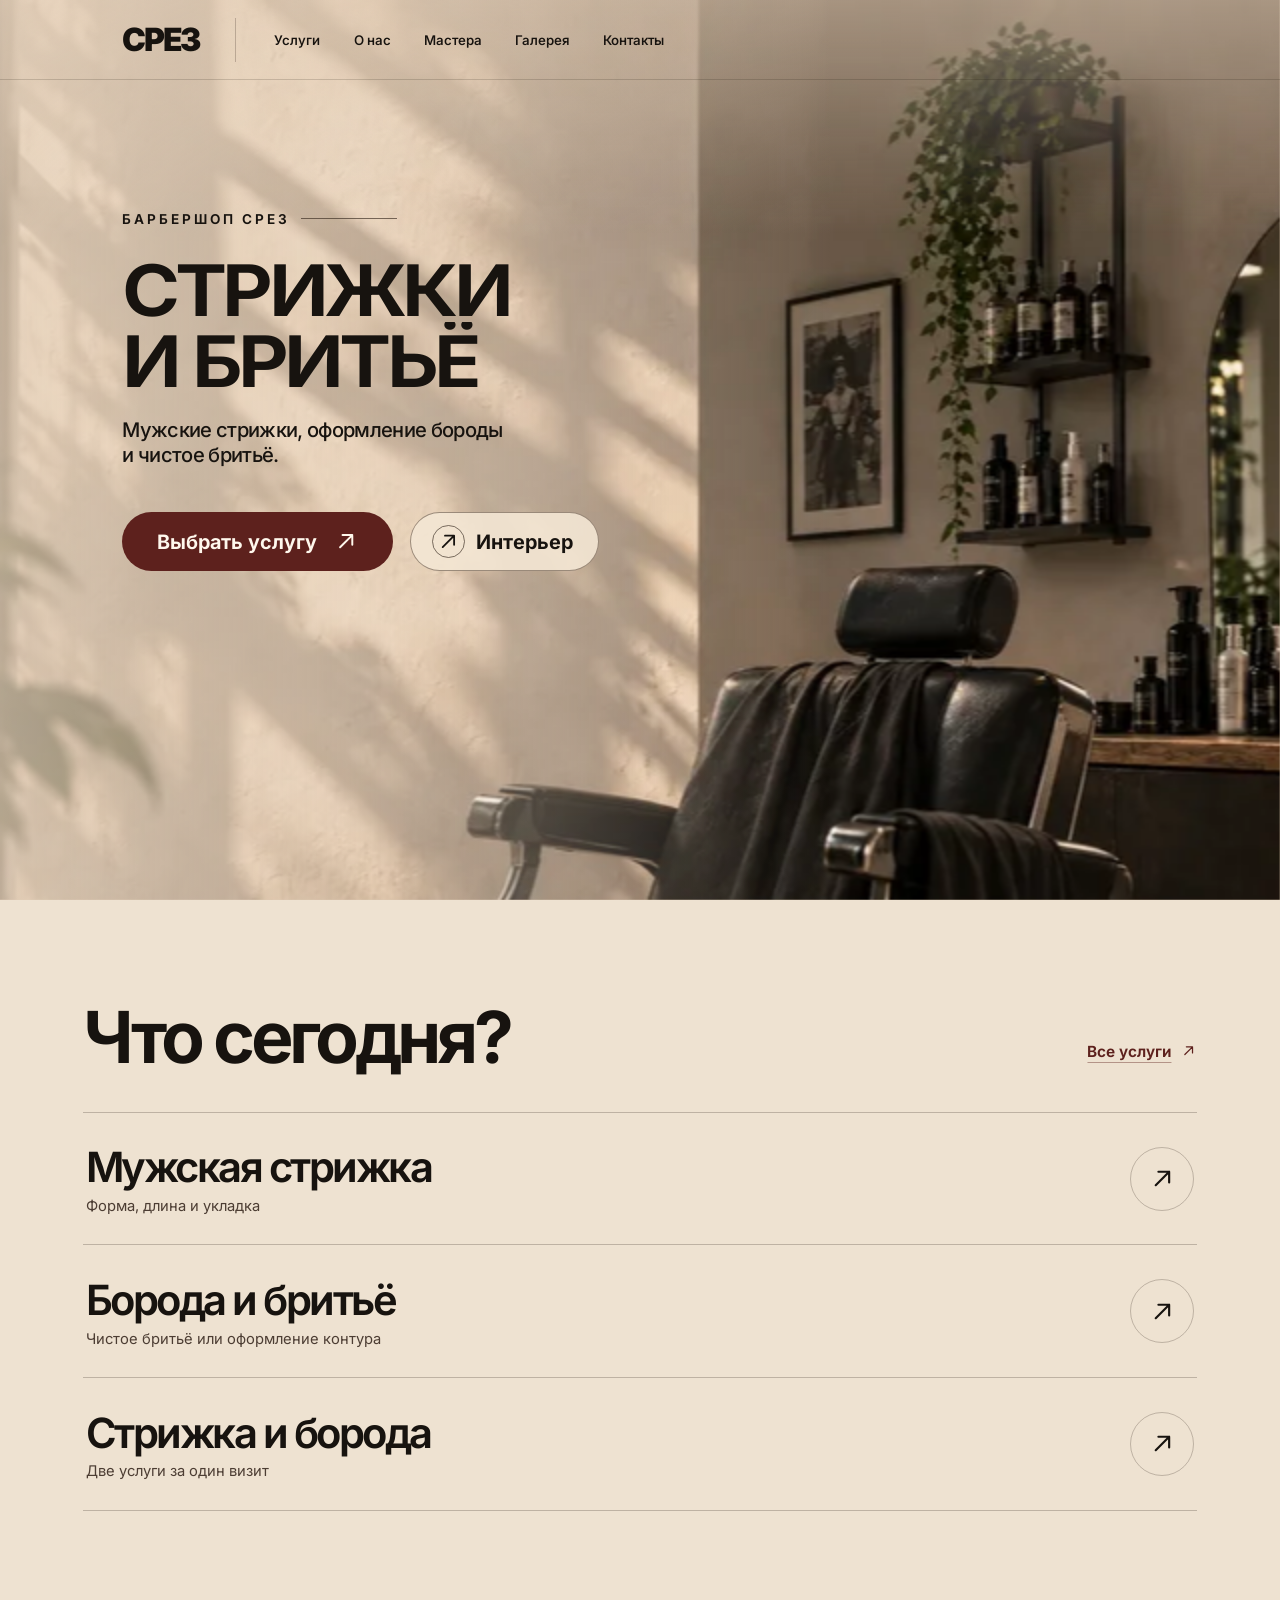
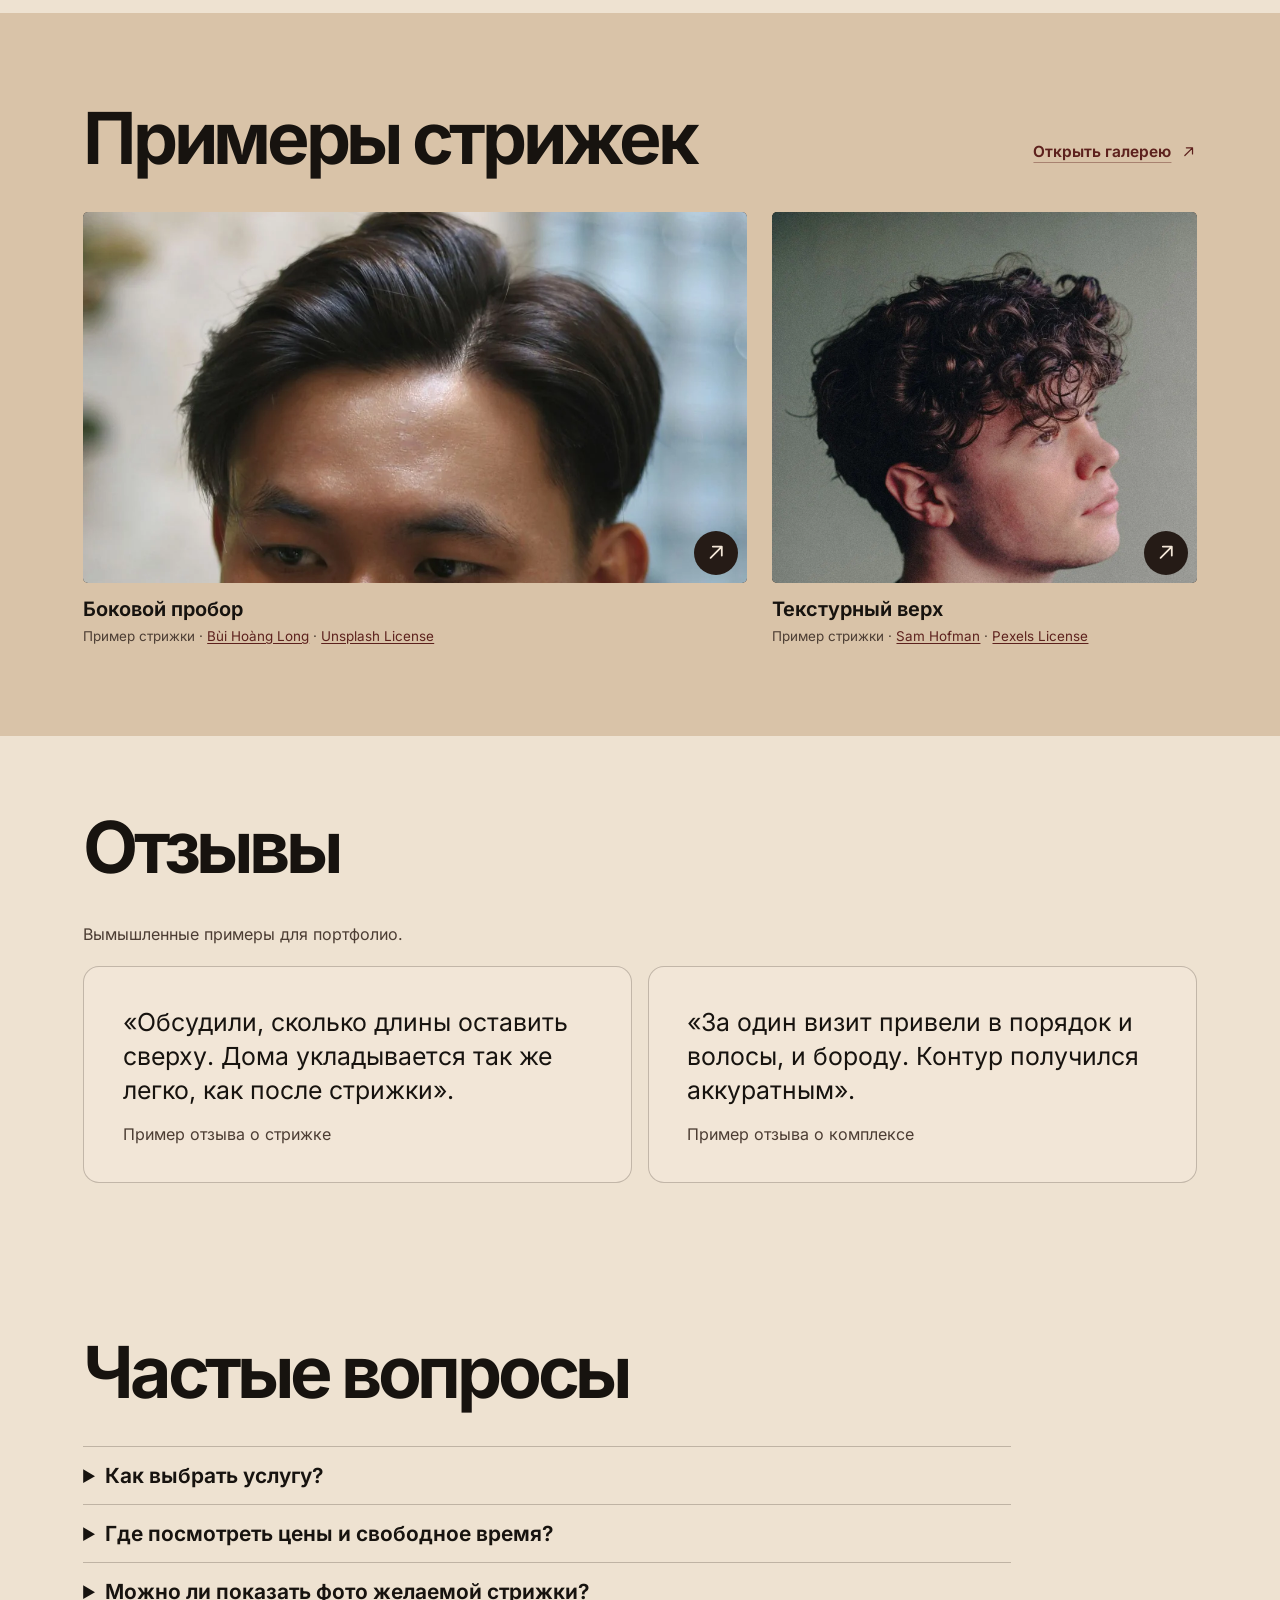
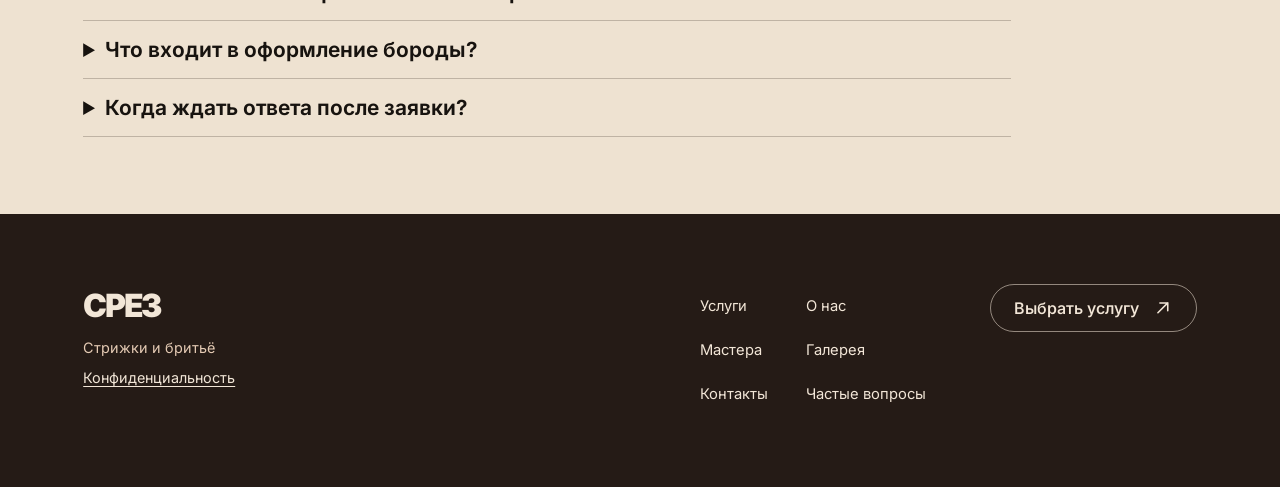
==== commit ff8fddc5: "Use monochrome arrows and a green booking confirmation" ====
--- a/index.html
+++ b/index.html
@@ -23,7 +23,7 @@
   <link rel="stylesheet" href="styles.css?v=52cdd5524f8b">
   <link rel="stylesheet" href="pages.css?v=a9fd253dd664">
   <link rel="stylesheet" href="expanded.css?v=6c8934401356">
-  <link rel="stylesheet" href="checklist.css">
+  <link rel="stylesheet" href="checklist.css?v=2">
   <script src="checklist.js" defer></script>
   <script src="script.js?v=b8b6ca2ec48f" defer></script>
 </head>
@@ -60,8 +60,8 @@
       </h1>
       <p class="description enter">Мужские стрижки, оформление бороды<br class="hero-break"> и чистое бритьё.</p>
       <div class="hero-actions">
-        <a class="pill pill-primary" href="booking.html">Выбрать услугу <span class="arrow" aria-hidden="true">↗</span></a>
-        <button type="button" class="interior-button" data-panel="interior"><span class="circle" aria-hidden="true">↗</span> Интерьер</button>
+        <a class="pill pill-primary" href="booking.html">Выбрать услугу <span class="arrow" aria-hidden="true"><svg class="link-icon" width="18" height="18" viewBox="0 0 20 20" fill="none" stroke="currentColor" stroke-width="1.6" stroke-linecap="round" stroke-linejoin="round" aria-hidden="true" focusable="false"><path d="M5 15 15 5m-8 0h8v8"/></svg></span></a>
+        <button type="button" class="interior-button" data-panel="interior"><span class="circle" aria-hidden="true"><svg class="link-icon" width="18" height="18" viewBox="0 0 20 20" fill="none" stroke="currentColor" stroke-width="1.6" stroke-linecap="round" stroke-linejoin="round" aria-hidden="true" focusable="false"><path d="M5 15 15 5m-8 0h8v8"/></svg></span> Интерьер</button>
       </div>
     </div>
   </section>
@@ -69,24 +69,24 @@
   <section id="offer" class="section wrap" aria-labelledby="offer-title">
     <div class="section-heading" data-reveal>
       <h2 id="offer-title">Что сегодня?</h2>
-      <a class="text-link" href="services.html">Все услуги <span aria-hidden="true">↗</span></a>
+      <a class="text-link" href="services.html">Все услуги <span aria-hidden="true"><svg class="link-icon" width="18" height="18" viewBox="0 0 20 20" fill="none" stroke="currentColor" stroke-width="1.6" stroke-linecap="round" stroke-linejoin="round" aria-hidden="true" focusable="false"><path d="M5 15 15 5m-8 0h8v8"/></svg></span></a>
     </div>
     <div class="home-offers">
-      <a href="haircut.html" data-reveal="line"><span><strong>Мужская стрижка</strong><small>Форма, длина и укладка</small></span><span class="round-arrow" aria-hidden="true">↗</span></a>
-      <a href="beard.html" data-reveal="line"><span><strong>Борода и бритьё</strong><small>Чистое бритьё или оформление контура</small></span><span class="round-arrow" aria-hidden="true">↗</span></a>
-      <a href="combo.html" data-reveal="line"><span><strong>Стрижка и борода</strong><small>Две услуги за один визит</small></span><span class="round-arrow" aria-hidden="true">↗</span></a>
+      <a href="haircut.html" data-reveal="line"><span><strong>Мужская стрижка</strong><small>Форма, длина и укладка</small></span><span class="round-arrow" aria-hidden="true"><svg class="link-icon" width="18" height="18" viewBox="0 0 20 20" fill="none" stroke="currentColor" stroke-width="1.6" stroke-linecap="round" stroke-linejoin="round" aria-hidden="true" focusable="false"><path d="M5 15 15 5m-8 0h8v8"/></svg></span></a>
+      <a href="beard.html" data-reveal="line"><span><strong>Борода и бритьё</strong><small>Чистое бритьё или оформление контура</small></span><span class="round-arrow" aria-hidden="true"><svg class="link-icon" width="18" height="18" viewBox="0 0 20 20" fill="none" stroke="currentColor" stroke-width="1.6" stroke-linecap="round" stroke-linejoin="round" aria-hidden="true" focusable="false"><path d="M5 15 15 5m-8 0h8v8"/></svg></span></a>
+      <a href="combo.html" data-reveal="line"><span><strong>Стрижка и борода</strong><small>Две услуги за один визит</small></span><span class="round-arrow" aria-hidden="true"><svg class="link-icon" width="18" height="18" viewBox="0 0 20 20" fill="none" stroke="currentColor" stroke-width="1.6" stroke-linecap="round" stroke-linejoin="round" aria-hidden="true" focusable="false"><path d="M5 15 15 5m-8 0h8v8"/></svg></span></a>
     </div>
   </section>
 
   <section class="studio-teaser" aria-labelledby="studio-title">
     <div class="wrap">
-      <div class="section-heading"><h2 id="studio-title">Примеры стрижек</h2><a class="text-link" href="gallery.html">Открыть галерею <span aria-hidden="true">↗</span></a></div>
+      <div class="section-heading"><h2 id="studio-title">Примеры стрижек</h2><a class="text-link" href="gallery.html">Открыть галерею <span aria-hidden="true"><svg class="link-icon" width="18" height="18" viewBox="0 0 20 20" fill="none" stroke="currentColor" stroke-width="1.6" stroke-linecap="round" stroke-linejoin="round" aria-hidden="true" focusable="false"><path d="M5 15 15 5m-8 0h8v8"/></svg></span></a></div>
       <div class="result-grid result-preview">
 
     <figure class="result-card" id="result-short" data-label="Боковой пробор">
       <a class="result-image" href="gallery.html#result-short"  aria-label="В галерее: Боковой пробор">
         <img src="result-part-long.webp" alt="Стрижка с боковым пробором и гладкой укладкой набок." width="1100" height="1650" loading="lazy">
-        <span aria-hidden="true">↗</span>
+        <span aria-hidden="true"><svg class="link-icon" width="18" height="18" viewBox="0 0 20 20" fill="none" stroke="currentColor" stroke-width="1.6" stroke-linecap="round" stroke-linejoin="round" aria-hidden="true" focusable="false"><path d="M5 15 15 5m-8 0h8v8"/></svg></span>
       </a>
       <figcaption>
         <strong>Боковой пробор</strong>
@@ -97,7 +97,7 @@
     <figure class="result-card" id="result-texture" data-label="Текстурный верх">
       <a class="result-image" href="gallery.html#result-texture"  aria-label="В галерее: Текстурный верх">
         <img src="result-texture-hofman.webp" alt="Вид сбоку: объёмные кудри сверху и более короткие виски." width="1100" height="1650" loading="lazy">
-        <span aria-hidden="true">↗</span>
+        <span aria-hidden="true"><svg class="link-icon" width="18" height="18" viewBox="0 0 20 20" fill="none" stroke="currentColor" stroke-width="1.6" stroke-linecap="round" stroke-linejoin="round" aria-hidden="true" focusable="false"><path d="M5 15 15 5m-8 0h8v8"/></svg></span>
       </a>
       <figcaption>
         <strong>Текстурный верх</strong>
@@ -144,11 +144,11 @@
       <a href="contacts.html">Контакты</a>
       <a href="index.html#faq">Частые вопросы</a>
     </nav>
-    <a class="pill pill-outline" href="booking.html">Выбрать услугу <span class="arrow" aria-hidden="true">↗</span></a>
+    <a class="pill pill-outline" href="booking.html">Выбрать услугу <span class="arrow" aria-hidden="true"><svg class="link-icon" width="18" height="18" viewBox="0 0 20 20" fill="none" stroke="currentColor" stroke-width="1.6" stroke-linecap="round" stroke-linejoin="round" aria-hidden="true" focusable="false"><path d="M5 15 15 5m-8 0h8v8"/></svg></span></a>
   </div>
 </footer>
 
-  <a class="pill pill-primary mobile-action" href="booking.html">Выбрать услугу <span class="arrow" aria-hidden="true">↗</span></a>
+  <a class="pill pill-primary mobile-action" href="booking.html">Выбрать услугу <span class="arrow" aria-hidden="true"><svg class="link-icon" width="18" height="18" viewBox="0 0 20 20" fill="none" stroke="currentColor" stroke-width="1.6" stroke-linecap="round" stroke-linejoin="round" aria-hidden="true" focusable="false"><path d="M5 15 15 5m-8 0h8v8"/></svg></span></a>
 
   <dialog id="panel" aria-labelledby="panel-title">
   <div class="panel-shell">
@@ -162,13 +162,13 @@
 
 <template id="menu">
   <nav class="panel-nav" aria-label="Меню сайта">
-    <a href="index.html">Главная <span aria-hidden="true">↗</span></a>
-    <a href="services.html">Услуги <span aria-hidden="true">↗</span></a>
-      <a href="about.html">О нас <span aria-hidden="true">↗</span></a>
-      <a href="team.html">Мастера <span aria-hidden="true">↗</span></a>
-      <a href="gallery.html">Галерея <span aria-hidden="true">↗</span></a>
-      <a href="contacts.html">Контакты <span aria-hidden="true">↗</span></a>
-    <a href="booking.html">Выбрать услугу <span aria-hidden="true">↗</span></a>
+    <a href="index.html">Главная <span aria-hidden="true"><svg class="link-icon" width="18" height="18" viewBox="0 0 20 20" fill="none" stroke="currentColor" stroke-width="1.6" stroke-linecap="round" stroke-linejoin="round" aria-hidden="true" focusable="false"><path d="M5 15 15 5m-8 0h8v8"/></svg></span></a>
+    <a href="services.html">Услуги <span aria-hidden="true"><svg class="link-icon" width="18" height="18" viewBox="0 0 20 20" fill="none" stroke="currentColor" stroke-width="1.6" stroke-linecap="round" stroke-linejoin="round" aria-hidden="true" focusable="false"><path d="M5 15 15 5m-8 0h8v8"/></svg></span></a>
+      <a href="about.html">О нас <span aria-hidden="true"><svg class="link-icon" width="18" height="18" viewBox="0 0 20 20" fill="none" stroke="currentColor" stroke-width="1.6" stroke-linecap="round" stroke-linejoin="round" aria-hidden="true" focusable="false"><path d="M5 15 15 5m-8 0h8v8"/></svg></span></a>
+      <a href="team.html">Мастера <span aria-hidden="true"><svg class="link-icon" width="18" height="18" viewBox="0 0 20 20" fill="none" stroke="currentColor" stroke-width="1.6" stroke-linecap="round" stroke-linejoin="round" aria-hidden="true" focusable="false"><path d="M5 15 15 5m-8 0h8v8"/></svg></span></a>
+      <a href="gallery.html">Галерея <span aria-hidden="true"><svg class="link-icon" width="18" height="18" viewBox="0 0 20 20" fill="none" stroke="currentColor" stroke-width="1.6" stroke-linecap="round" stroke-linejoin="round" aria-hidden="true" focusable="false"><path d="M5 15 15 5m-8 0h8v8"/></svg></span></a>
+      <a href="contacts.html">Контакты <span aria-hidden="true"><svg class="link-icon" width="18" height="18" viewBox="0 0 20 20" fill="none" stroke="currentColor" stroke-width="1.6" stroke-linecap="round" stroke-linejoin="round" aria-hidden="true" focusable="false"><path d="M5 15 15 5m-8 0h8v8"/></svg></span></a>
+    <a href="booking.html">Выбрать услугу <span aria-hidden="true"><svg class="link-icon" width="18" height="18" viewBox="0 0 20 20" fill="none" stroke="currentColor" stroke-width="1.6" stroke-linecap="round" stroke-linejoin="round" aria-hidden="true" focusable="false"><path d="M5 15 15 5m-8 0h8v8"/></svg></span></a>
   </nav>
 </template>
 <template id="interior">
--- a/checklist.css
+++ b/checklist.css
@@ -37,6 +37,9 @@
   font-size: .9rem;
 }
 .mobile-action { display: none; }
+.link-icon { display: inline-block; flex: 0 0 auto; width: 1em; height: 1em; vertical-align: -.12em; }
+.success-check { color: #238451; flex: 0 0 auto; display: block; }
+#booking-summary .success-check { margin-bottom: 1rem; }
 .scene picture { display: contents; }
 .booking-workspace #booking-summary > .text-link {
   display: inline-flex;
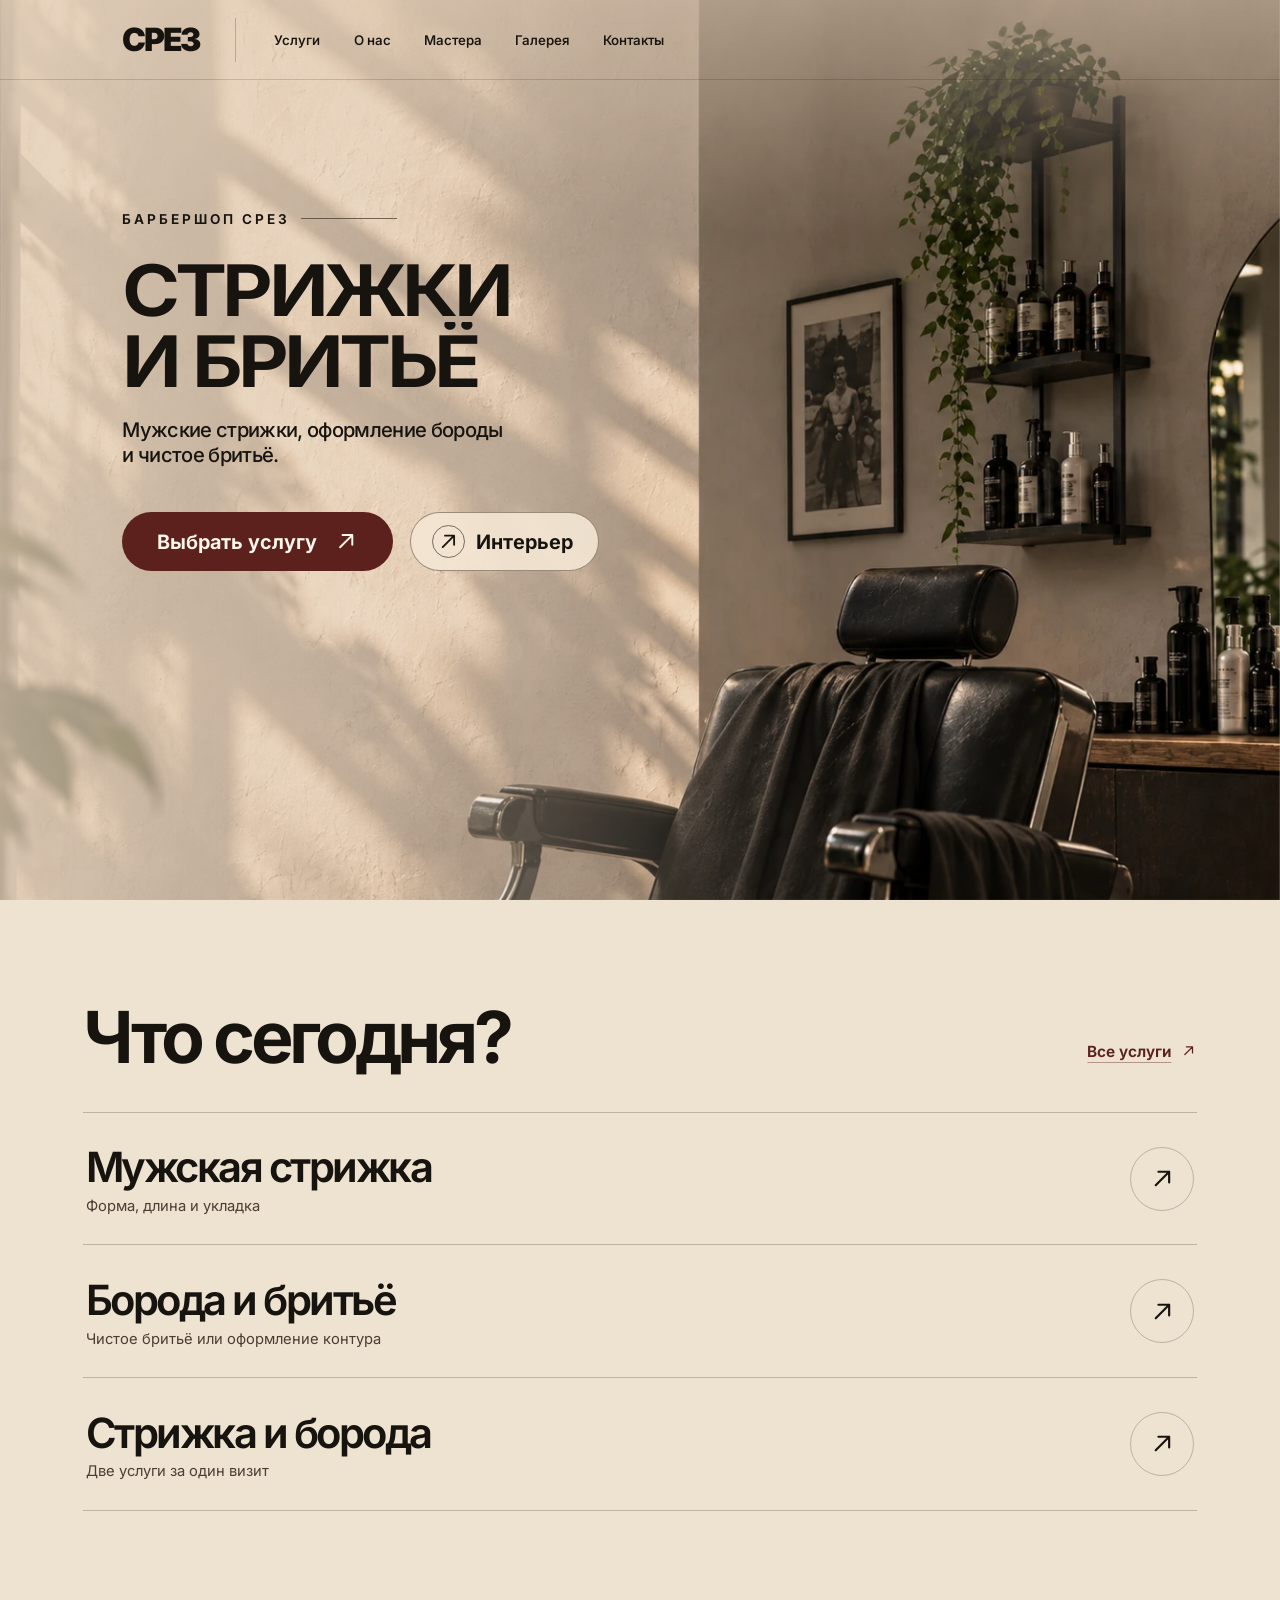
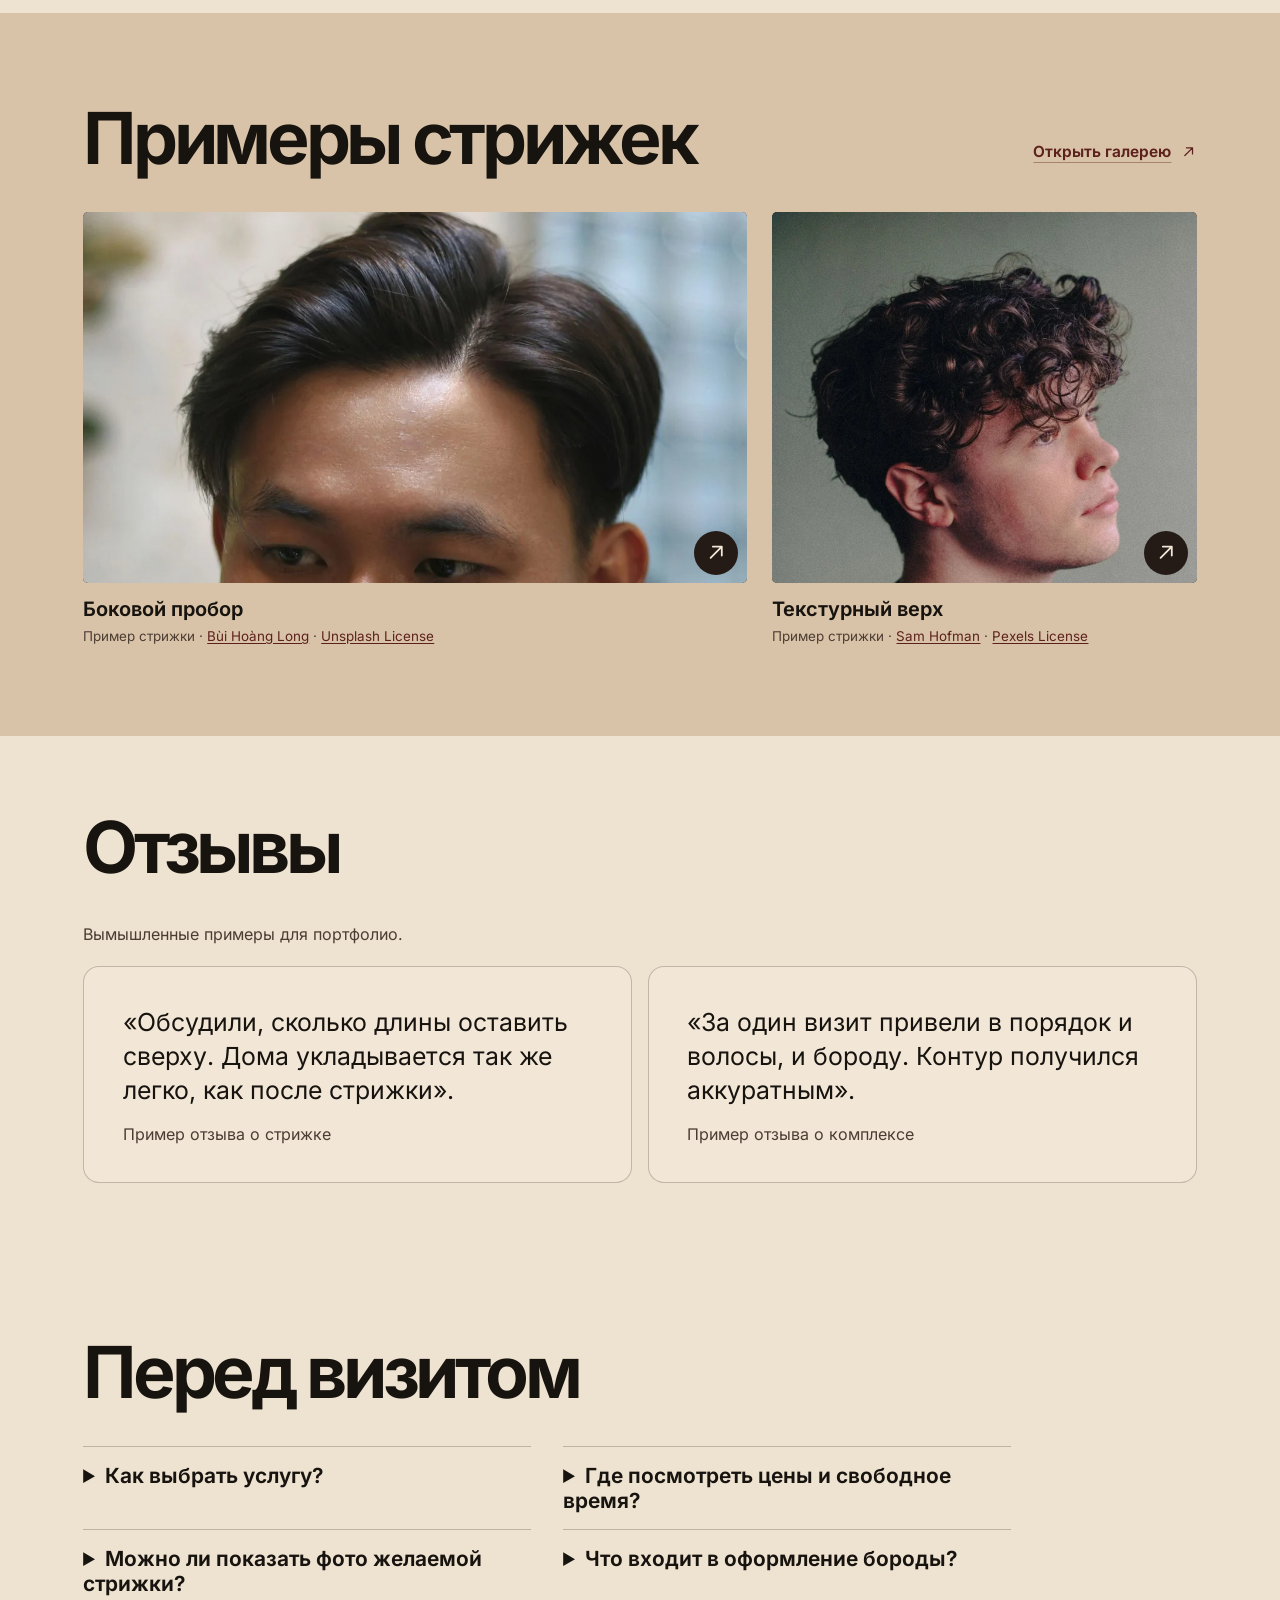
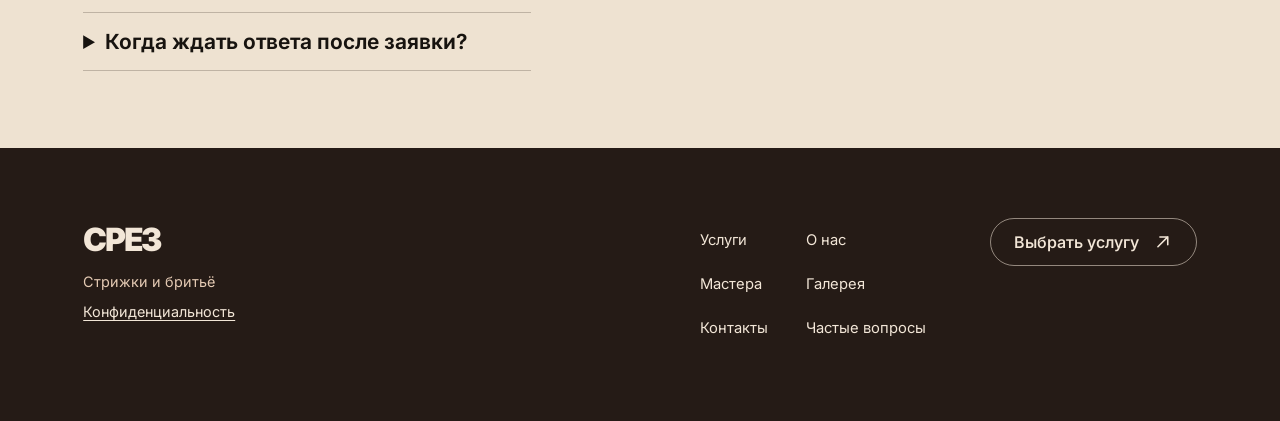
==== commit e55dada7: "Show SREZ booking confirmation full screen" ====
--- a/index.html
+++ b/index.html
@@ -23,7 +23,7 @@
   <link rel="stylesheet" href="styles.css?v=52cdd5524f8b">
   <link rel="stylesheet" href="pages.css?v=a9fd253dd664">
   <link rel="stylesheet" href="expanded.css?v=6c8934401356">
-  <link rel="stylesheet" href="checklist.css?v=2">
+  <link rel="stylesheet" href="checklist.css?v=3">
   <script src="checklist.js" defer></script>
   <script src="script.js?v=b8b6ca2ec48f" defer></script>
 </head>
@@ -118,8 +118,8 @@
   </section>
 
   <section id="faq" class="section wrap checklist-section" aria-labelledby="faq-title">
-    <h2 id="faq-title">Частые вопросы</h2>
-    <div class="faq-list">
+    <h2 id="faq-title">Перед визитом</h2>
+    <div class="faq-list visit-guide">
       <details><summary>Как выбрать услугу?</summary><p>На странице <a href="services.html">«Услуги»</a> можно сравнить стрижку, бритьё и оформление бороды. Если нужны и стрижка, и борода, выберите <a href="combo.html">комплекс</a>.</p></details>
       <details><summary>Где посмотреть цены и свободное время?</summary><p>Это демонстрационный сайт. Актуальные цены и свободное время появятся, когда барбершоп подключит свою систему записи.</p></details>
       <details><summary>Можно ли показать фото желаемой стрижки?</summary><p>Да. Подберите один или два ракурса, чтобы показать длину и форму. Идеи есть в <a href="gallery.html">галерее</a>.</p></details>
--- a/checklist.css
+++ b/checklist.css
@@ -48,6 +48,11 @@
   margin-inline-end: 1rem;
 }
 .checklist-section { padding-block: clamp(2.75rem, 6vw, 6rem); }
+@media (min-width: 780px) {
+  .visit-guide { display: grid; grid-template-columns: 1fr 1fr; gap: 0 2rem; max-width: none; }
+  .visit-guide details { align-self: start; }
+  .visit-guide details:last-child { border-block-end: 0; }
+}
 .checklist-note { color: var(--soft-ink); line-height: 1.5; }
 .review-grid {
   display: grid;
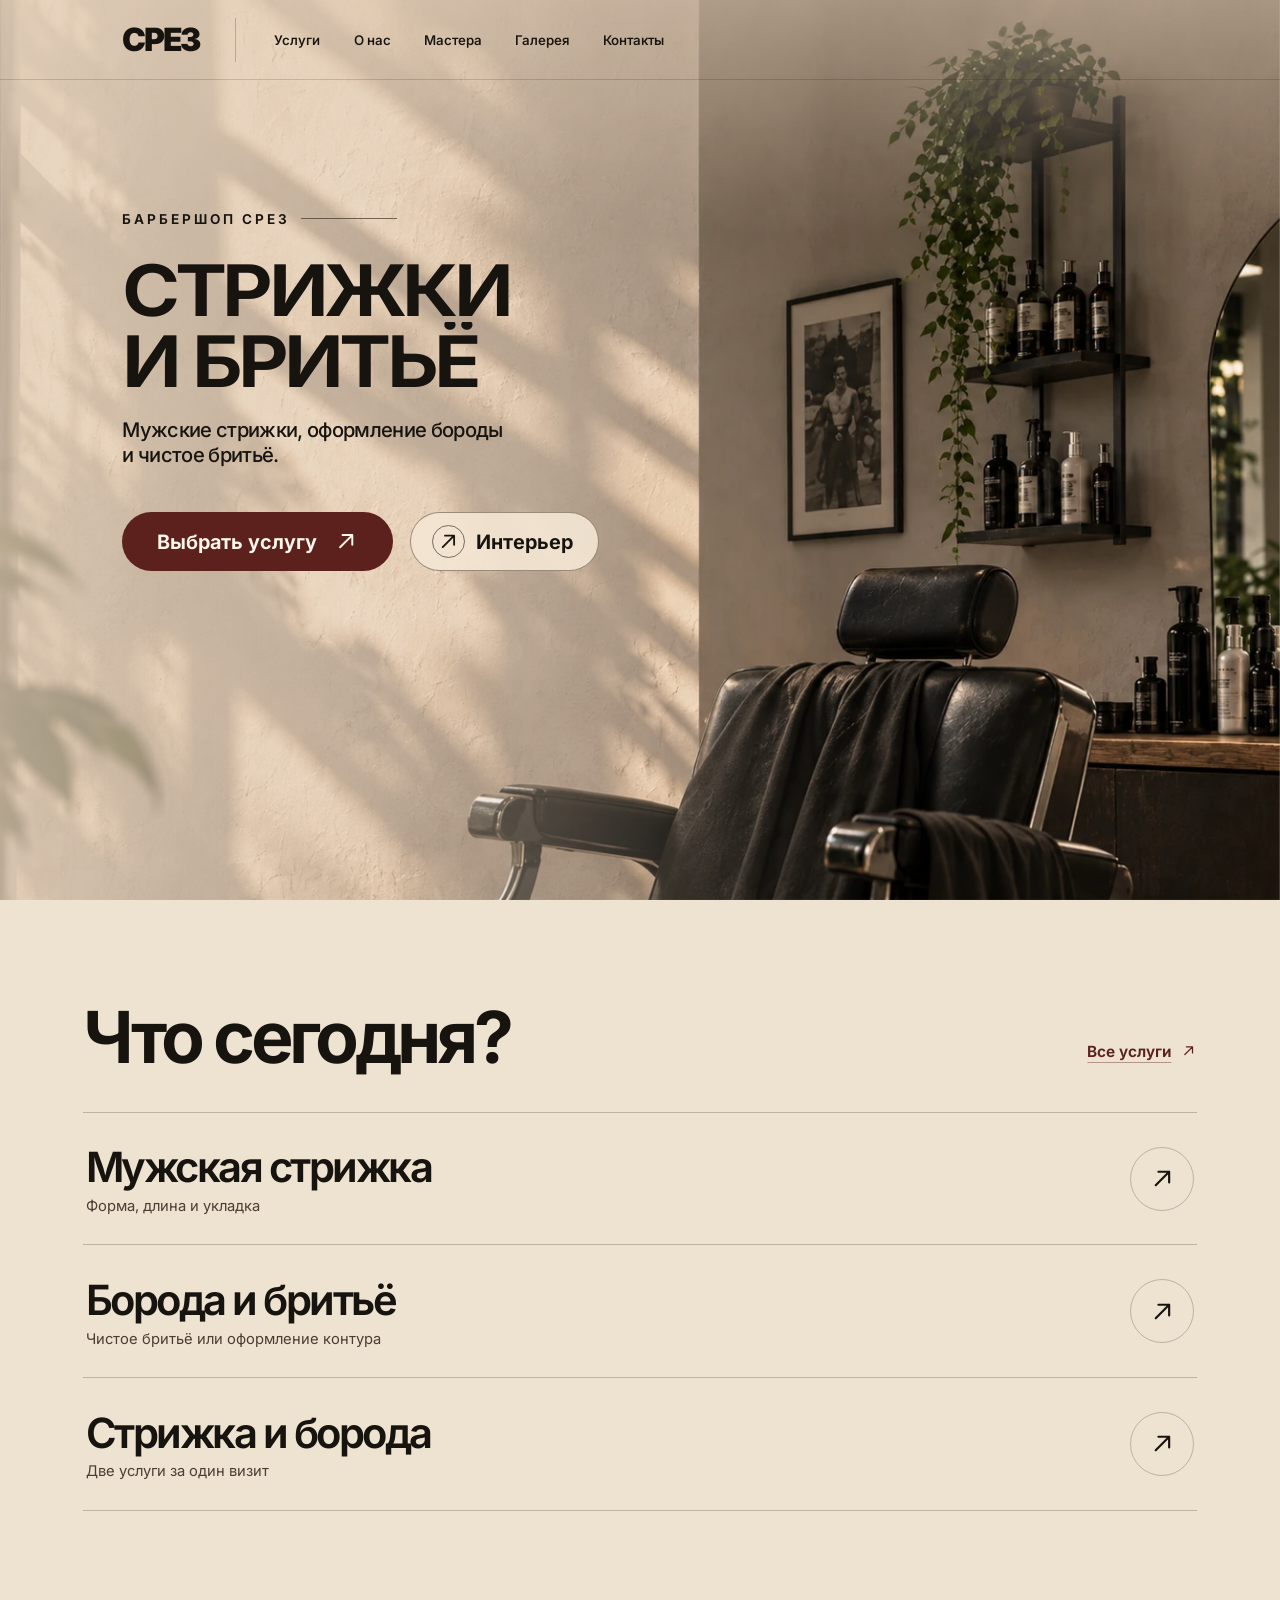
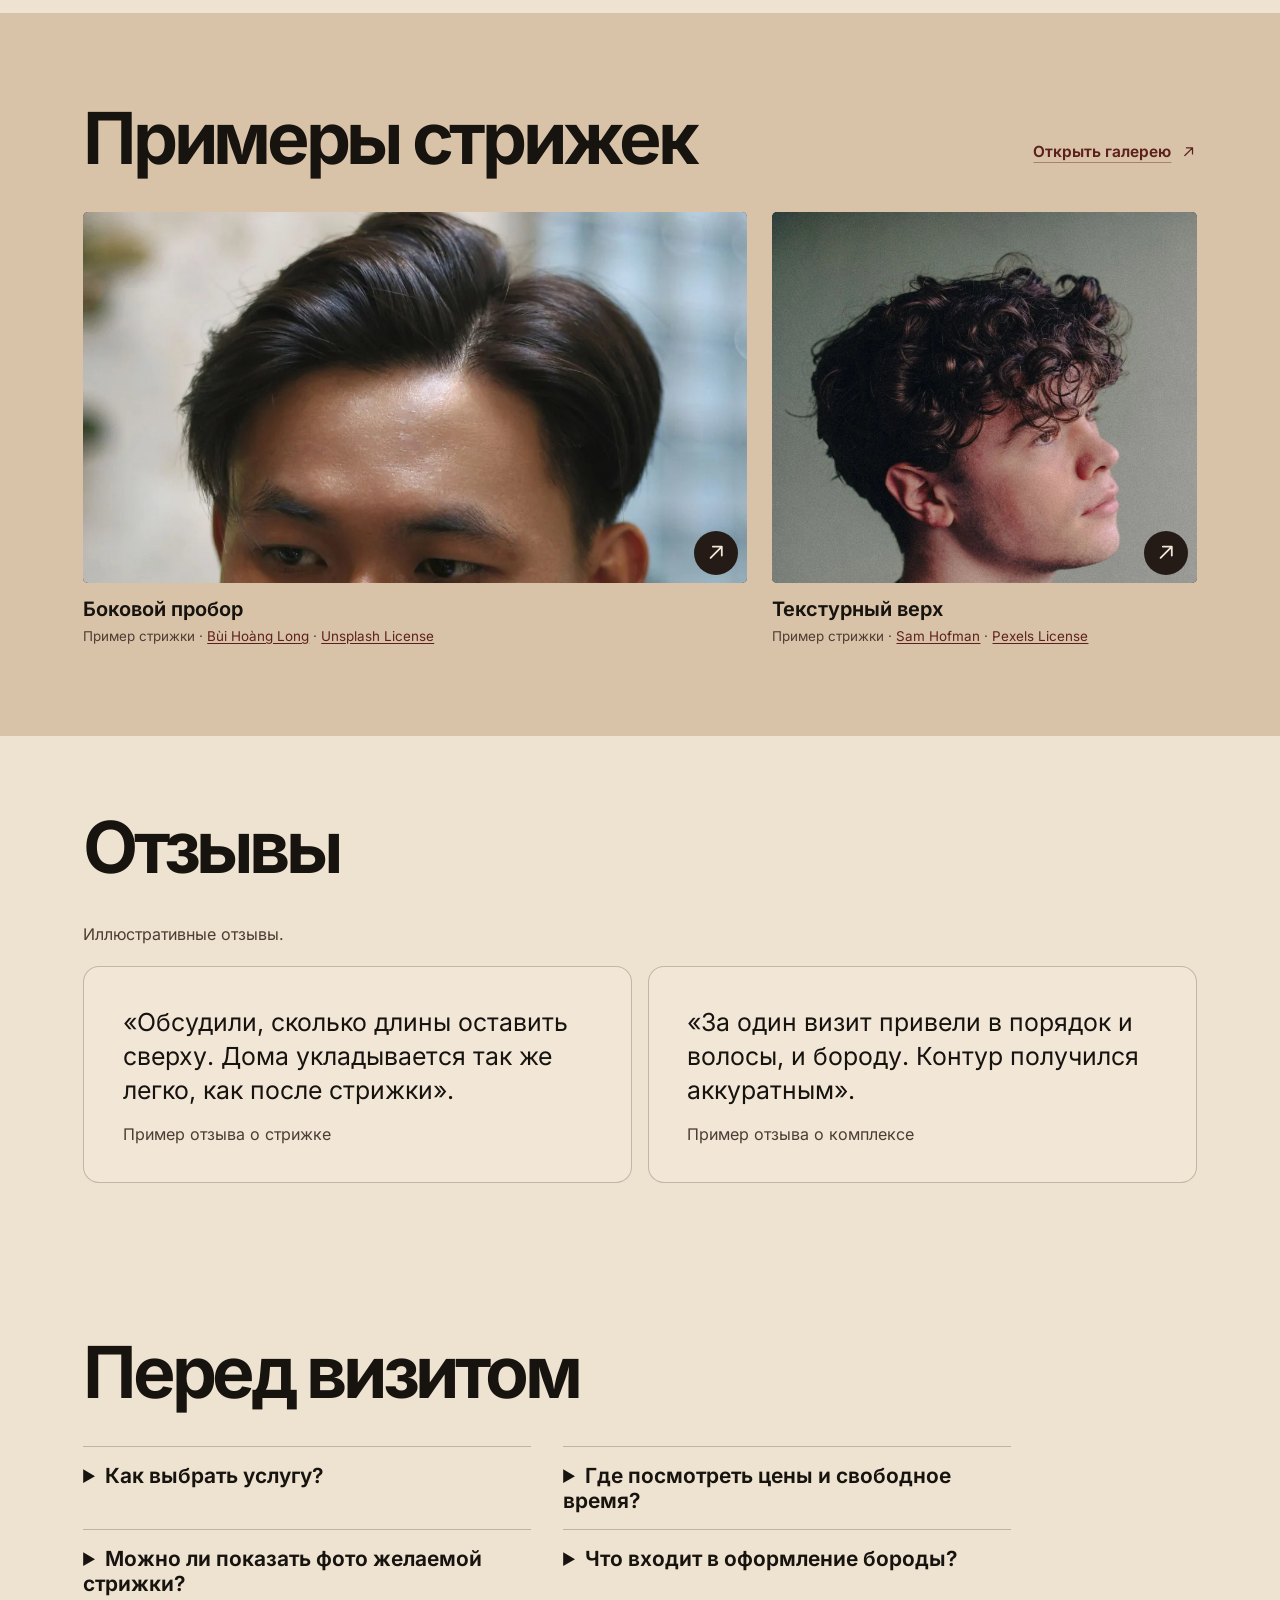
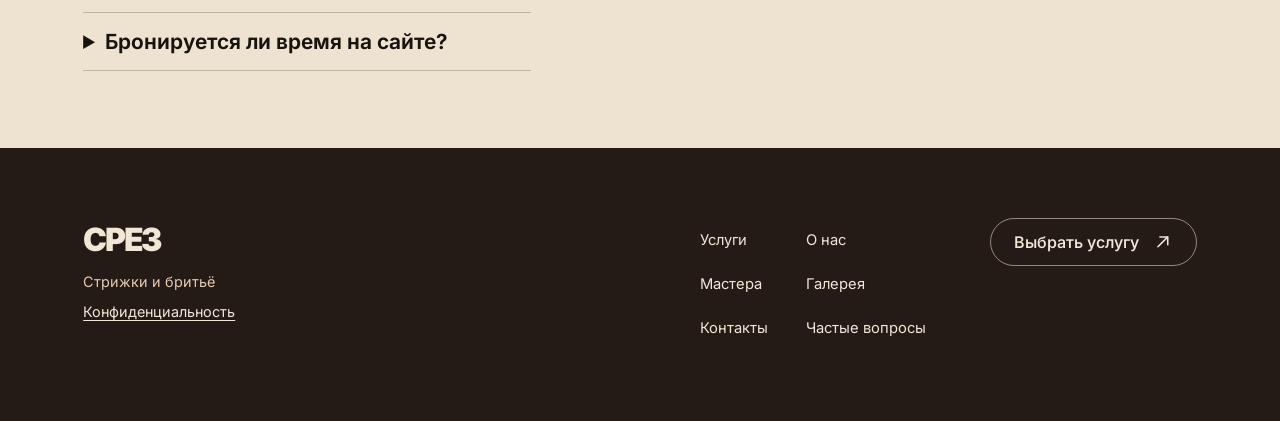
==== commit b2a414bc: "Improve service selection and show visit prices" ====
--- a/index.html
+++ b/index.html
@@ -4,14 +4,14 @@
   <meta charset="utf-8">
   <meta name="viewport" content="width=device-width, initial-scale=1">
   <meta name="theme-color" content="#d6c3ad">
-  <meta name="description" content="СРЕЗ — демосайт барбершопа. Выберите стрижку, бритьё или оформление бороды и посмотрите примеры.">
-  <script type="application/ld+json">{"@context":"https://schema.org","@type":"WebSite","name":"СРЕЗ","url":"https://rudenko483.github.io/srez-barbershop/","inLanguage":"ru","description":"Демонстрационный сайт барбершопа: стрижки, бритьё и оформление бороды."}</script>
+  <meta name="description" content="СРЕЗ — барбершоп. Выберите стрижку, бритьё или оформление бороды и посмотрите примеры.">
+  <script type="application/ld+json">{"@context":"https://schema.org","@type":"WebSite","name":"СРЕЗ","url":"https://rudenko483.github.io/srez-barbershop/","inLanguage":"ru","description":"Барбершоп «СРЕЗ»: стрижки, бритьё и оформление бороды."}</script>
   <title>СРЕЗ — стрижки и бритьё</title>
   <meta property="og:type" content="website">
   <meta property="og:locale" content="ru_RU">
   <meta property="og:site_name" content="СРЕЗ">
   <meta property="og:title" content="СРЕЗ — стрижки и бритьё">
-  <meta property="og:description" content="СРЕЗ — демосайт барбершопа. Выберите стрижку, бритьё или оформление бороды и посмотрите примеры.">
+  <meta property="og:description" content="СРЕЗ — барбершоп. Выберите стрижку, бритьё или оформление бороды и посмотрите примеры.">
   <meta property="og:url" content="https://rudenko483.github.io/srez-barbershop/">
   <meta property="og:image" content="https://rudenko483.github.io/srez-barbershop/share-cover.jpg">
   <meta property="og:image:width" content="1200">
@@ -110,7 +110,7 @@
 
   <section class="section wrap checklist-section reviews" aria-labelledby="reviews-title">
     <div class="section-heading"><h2 id="reviews-title">Отзывы</h2></div>
-    <p class="checklist-note">Вымышленные примеры для портфолио.</p>
+    <p class="checklist-note">Иллюстративные отзывы.</p>
     <div class="review-grid">
       <figure><blockquote>«Обсудили, сколько длины оставить сверху. Дома укладывается так же легко, как после стрижки».</blockquote><figcaption>Пример отзыва о стрижке</figcaption></figure>
       <figure><blockquote>«За один визит привели в порядок и волосы, и бороду. Контур получился аккуратным».</blockquote><figcaption>Пример отзыва о комплексе</figcaption></figure>
@@ -121,10 +121,10 @@
     <h2 id="faq-title">Перед визитом</h2>
     <div class="faq-list visit-guide">
       <details><summary>Как выбрать услугу?</summary><p>На странице <a href="services.html">«Услуги»</a> можно сравнить стрижку, бритьё и оформление бороды. Если нужны и стрижка, и борода, выберите <a href="combo.html">комплекс</a>.</p></details>
-      <details><summary>Где посмотреть цены и свободное время?</summary><p>Это демонстрационный сайт. Актуальные цены и свободное время появятся, когда барбершоп подключит свою систему записи.</p></details>
+      <details><summary>Где посмотреть цены и свободное время?</summary><p>Цены и длительность указаны в <a href="services.html">прайсе</a>. На странице <a href="booking.html">выбора услуги</a> можно подобрать удобное время.</p></details>
       <details><summary>Можно ли показать фото желаемой стрижки?</summary><p>Да. Подберите один или два ракурса, чтобы показать длину и форму. Идеи есть в <a href="gallery.html">галерее</a>.</p></details>
       <details><summary>Что входит в оформление бороды?</summary><p>Мастер подравнивает длину и оформляет контур. Если нужно полностью убрать щетину, в <a href="beard.html">описании услуги</a> есть отдельный вариант чистого бритья.</p></details>
-      <details><summary>Когда ждать ответа после заявки?</summary><p>В примере для портфолио заложен ответ в течение двух часов в рабочее время. Демо не отправляет заявки.</p></details>
+      <details><summary>Бронируется ли время на сайте?</summary><p>На сайте можно выбрать услугу и время. Чтобы подтвердить визит, договоритесь с барбершопом напрямую.</p></details>
     </div>
   </section>
 </main>
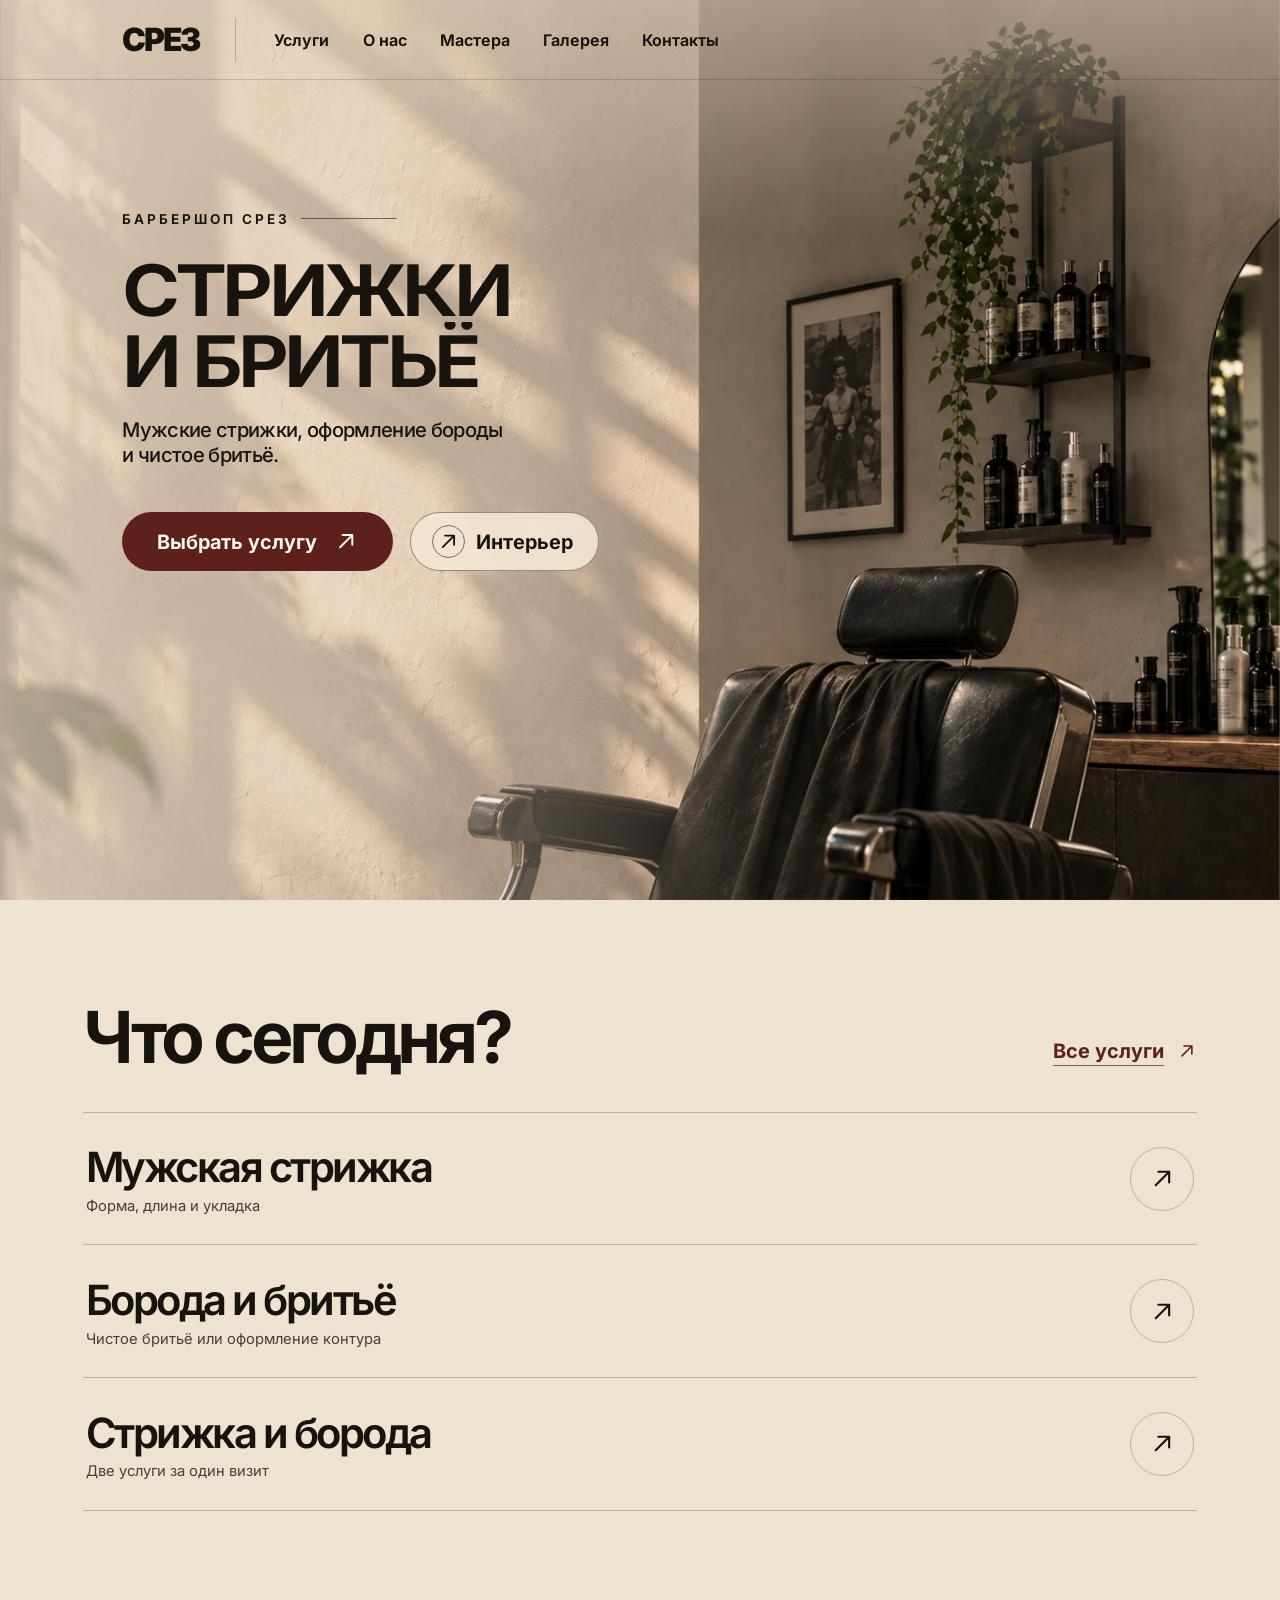
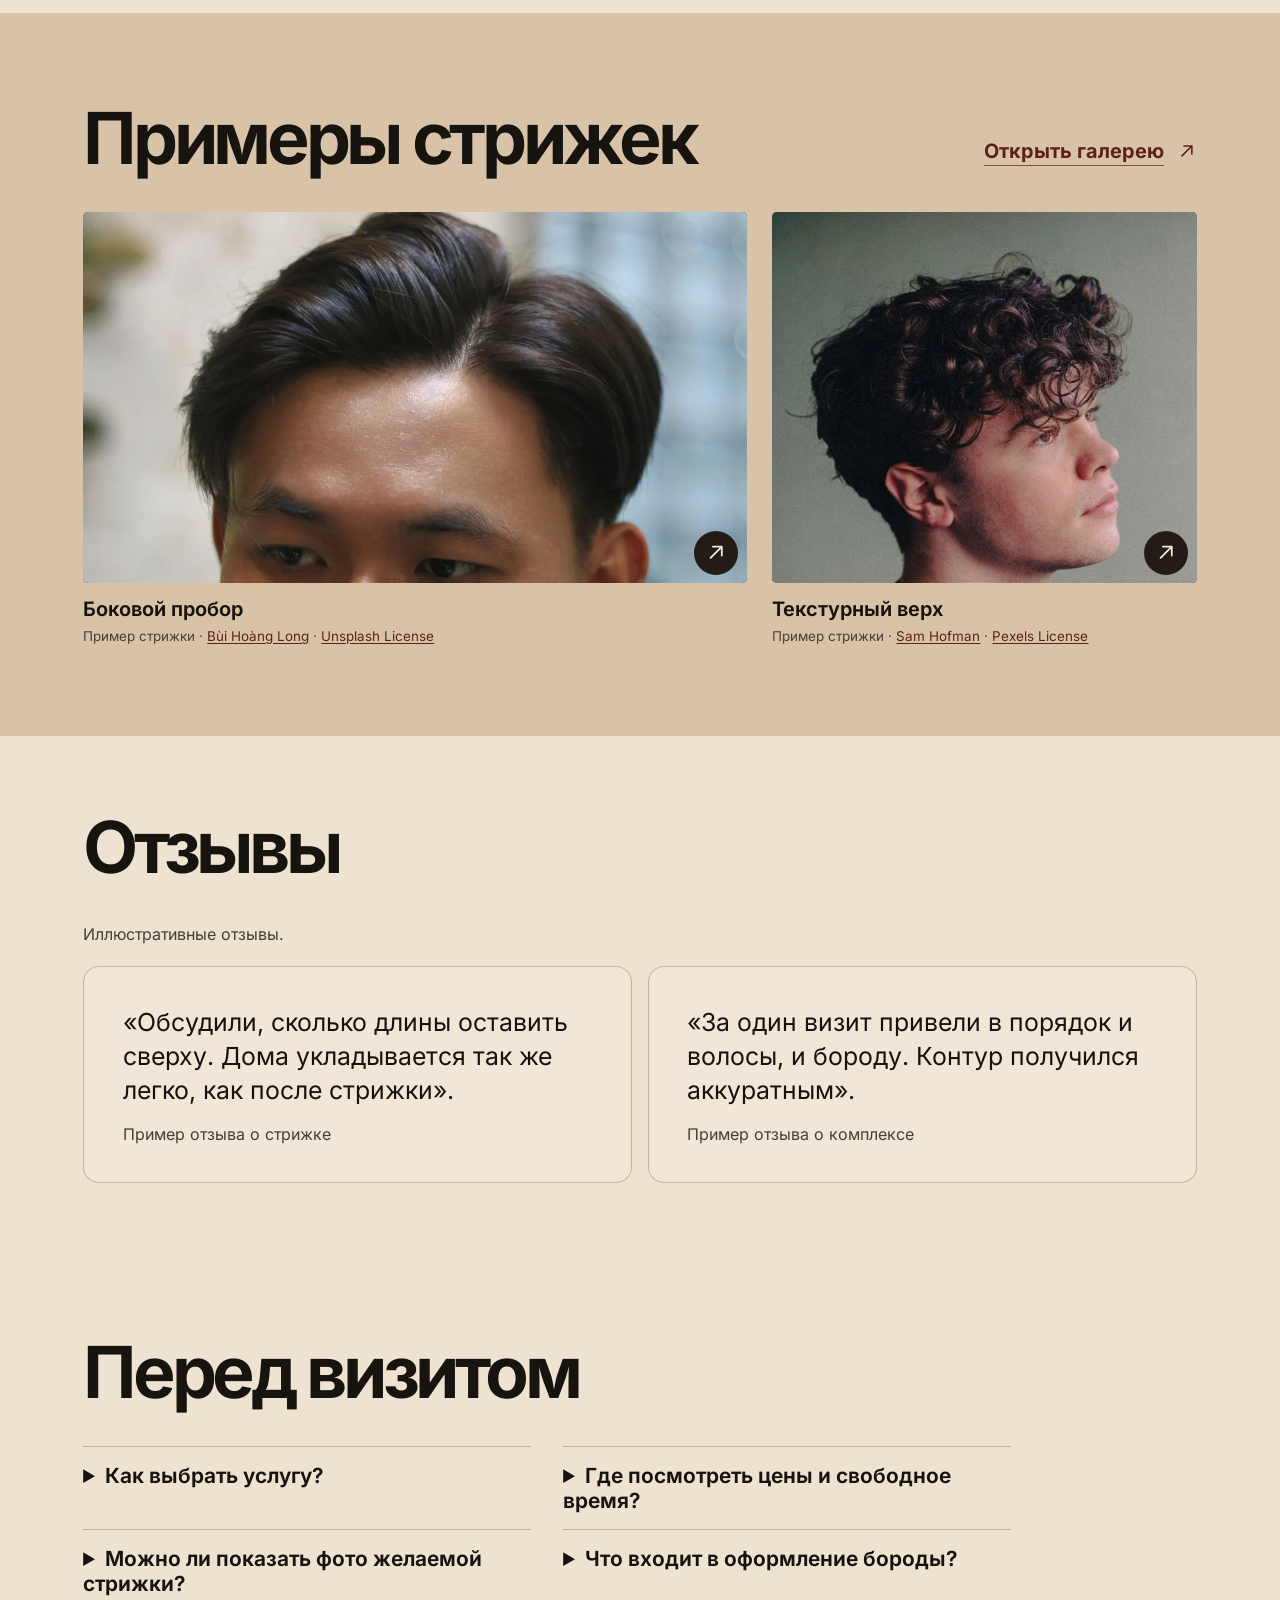
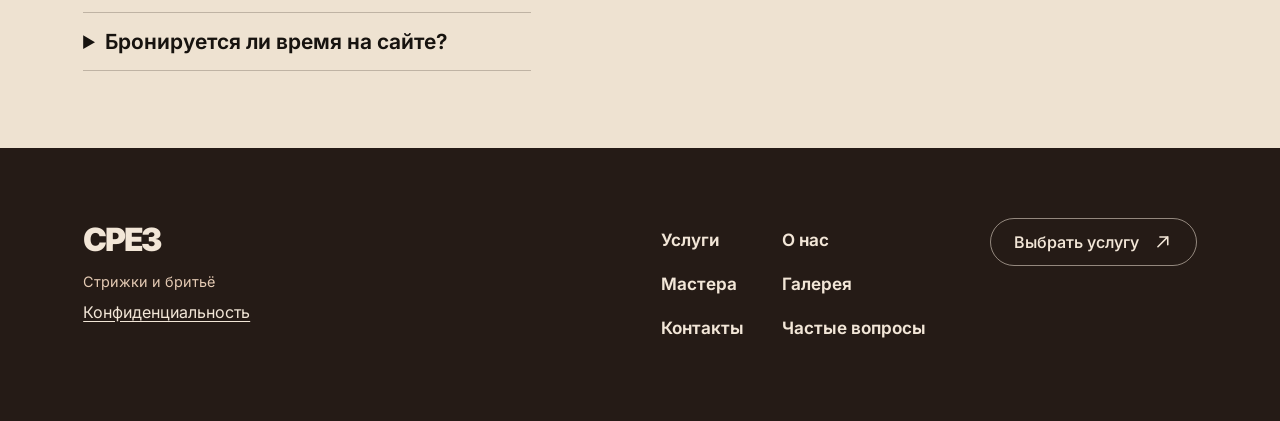
==== commit f760d97f: "Make SREZ navigation easier to read on phones" ====
--- a/index.html
+++ b/index.html
@@ -21,9 +21,9 @@
   <link rel="icon" href="favicon.svg" type="image/svg+xml">
   <link rel="preload" href="inter-cyrillic.woff2" as="font" type="font/woff2" crossorigin>
   <link rel="stylesheet" href="styles.css?v=52cdd5524f8b">
-  <link rel="stylesheet" href="pages.css?v=a9fd253dd664">
+  <link rel="stylesheet" href="pages.css?v=nav-size-1">
   <link rel="stylesheet" href="expanded.css?v=6c8934401356">
-  <link rel="stylesheet" href="checklist.css?v=3">
+  <link rel="stylesheet" href="checklist.css?v=nav-size-1">
   <script src="checklist.js" defer></script>
   <script src="script.js?v=b8b6ca2ec48f" defer></script>
 </head>
--- a/pages.css
+++ b/pages.css
@@ -26,8 +26,8 @@
   align-items: center;
   min-height: 44px;
   color: inherit;
-  font-size: clamp(.8125rem, 1.04vw, 1.05rem);
-  font-weight: 550;
+  font-size: clamp(1rem, 1.2vw, 1.125rem);
+  font-weight: 650;
   text-decoration: none;
   text-underline-offset: .35em;
 }
@@ -57,12 +57,13 @@
   min-height: 44px;
   align-items: center;
   gap: .65em;
-  font-size: clamp(.9rem, 1.2vw, 1.05rem);
-  font-weight: 650;
+  font-size: clamp(1.125rem, 1.55vw, 1.3125rem);
+  line-height: 1.35;
+  font-weight: 700;
   color: var(--wine);
   text-decoration: underline;
   text-underline-offset: .33em;
-  text-decoration-color: #5d211d66;
+  text-decoration-color: #5d211db3;
   transition: text-decoration-color 180ms ease;
 }
 .text-link:hover { text-decoration-color: currentColor; }
@@ -203,7 +204,8 @@
   align-items: center;
   min-height: 44px;
   color: inherit;
-  font-size: .92rem;
+  font-size: 1.0625rem;
+  font-weight: 650;
   text-decoration: none;
   text-underline-offset: .35em;
 }
@@ -213,8 +215,11 @@
   display: flex;
   justify-content: space-between;
   gap: .5rem;
-  min-height: 44px;
-  align-items: center;
+  min-height: 48px;
+  align-items: center;
+  font-size: 1.25rem;
+  line-height: 1.35;
+  font-weight: 650;
   border-bottom: 1px solid var(--rule);
   padding: .7rem .15rem;
   text-decoration: none;
--- a/checklist.css
+++ b/checklist.css
@@ -1,7 +1,8 @@
 .breadcrumb {
   padding-block: .5rem;
   color: var(--soft-ink);
-  font-size: .9375rem;
+  font-size: 1.0625rem;
+  line-height: 1.35;
 }
 .breadcrumb ol {
   display: flex;
@@ -23,8 +24,11 @@
   opacity: .62;
 }
 .breadcrumb a {
-  color: inherit;
-  padding-block: .65rem;
+  display: inline-flex;
+  align-items: center;
+  min-height: 44px;
+  color: var(--wine);
+  font-weight: 700;
   text-underline-offset: .2em;
 }
 .breadcrumb [aria-current] { font-weight: 650; }
@@ -34,7 +38,7 @@
   min-height: 44px;
   color: inherit;
   text-underline-offset: .2em;
-  font-size: .9rem;
+  font-size: 1rem;
 }
 .mobile-action { display: none; }
 .link-icon { display: inline-block; flex: 0 0 auto; width: 1em; height: 1em; vertical-align: -.12em; }
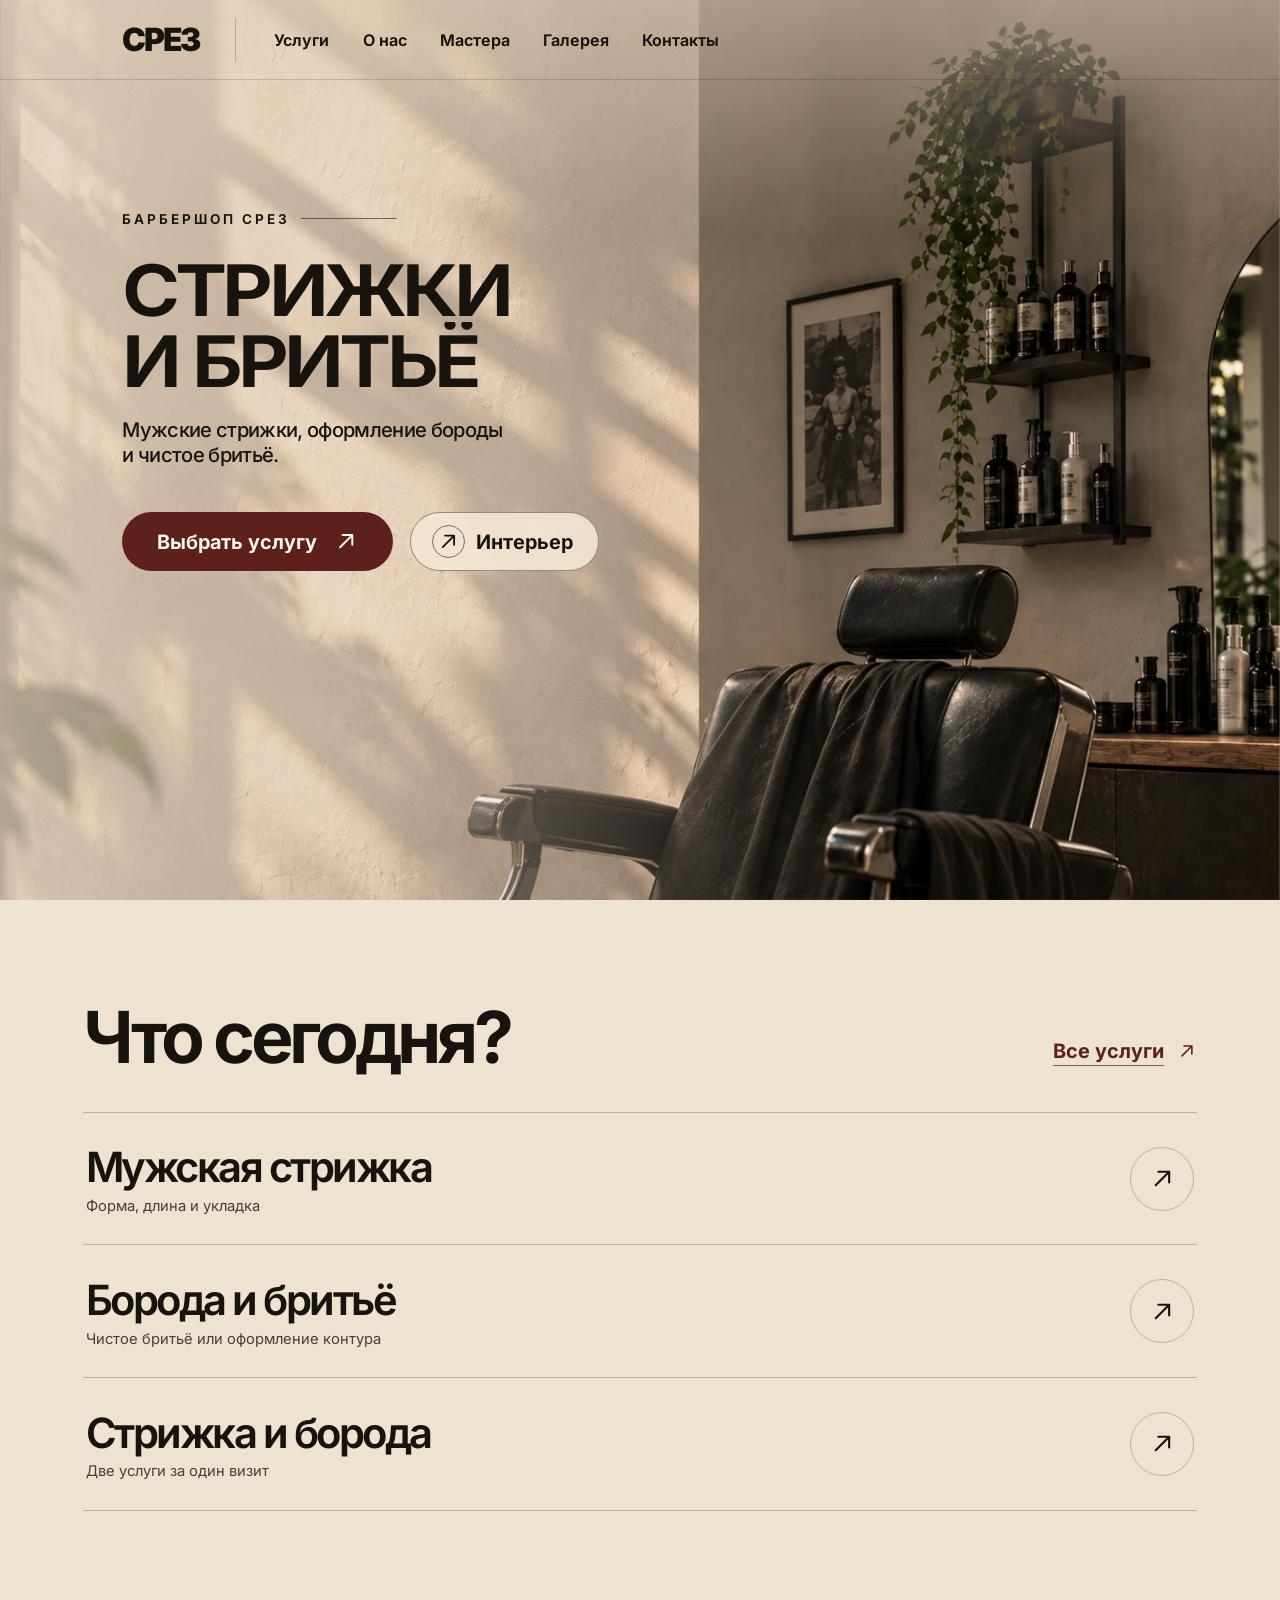
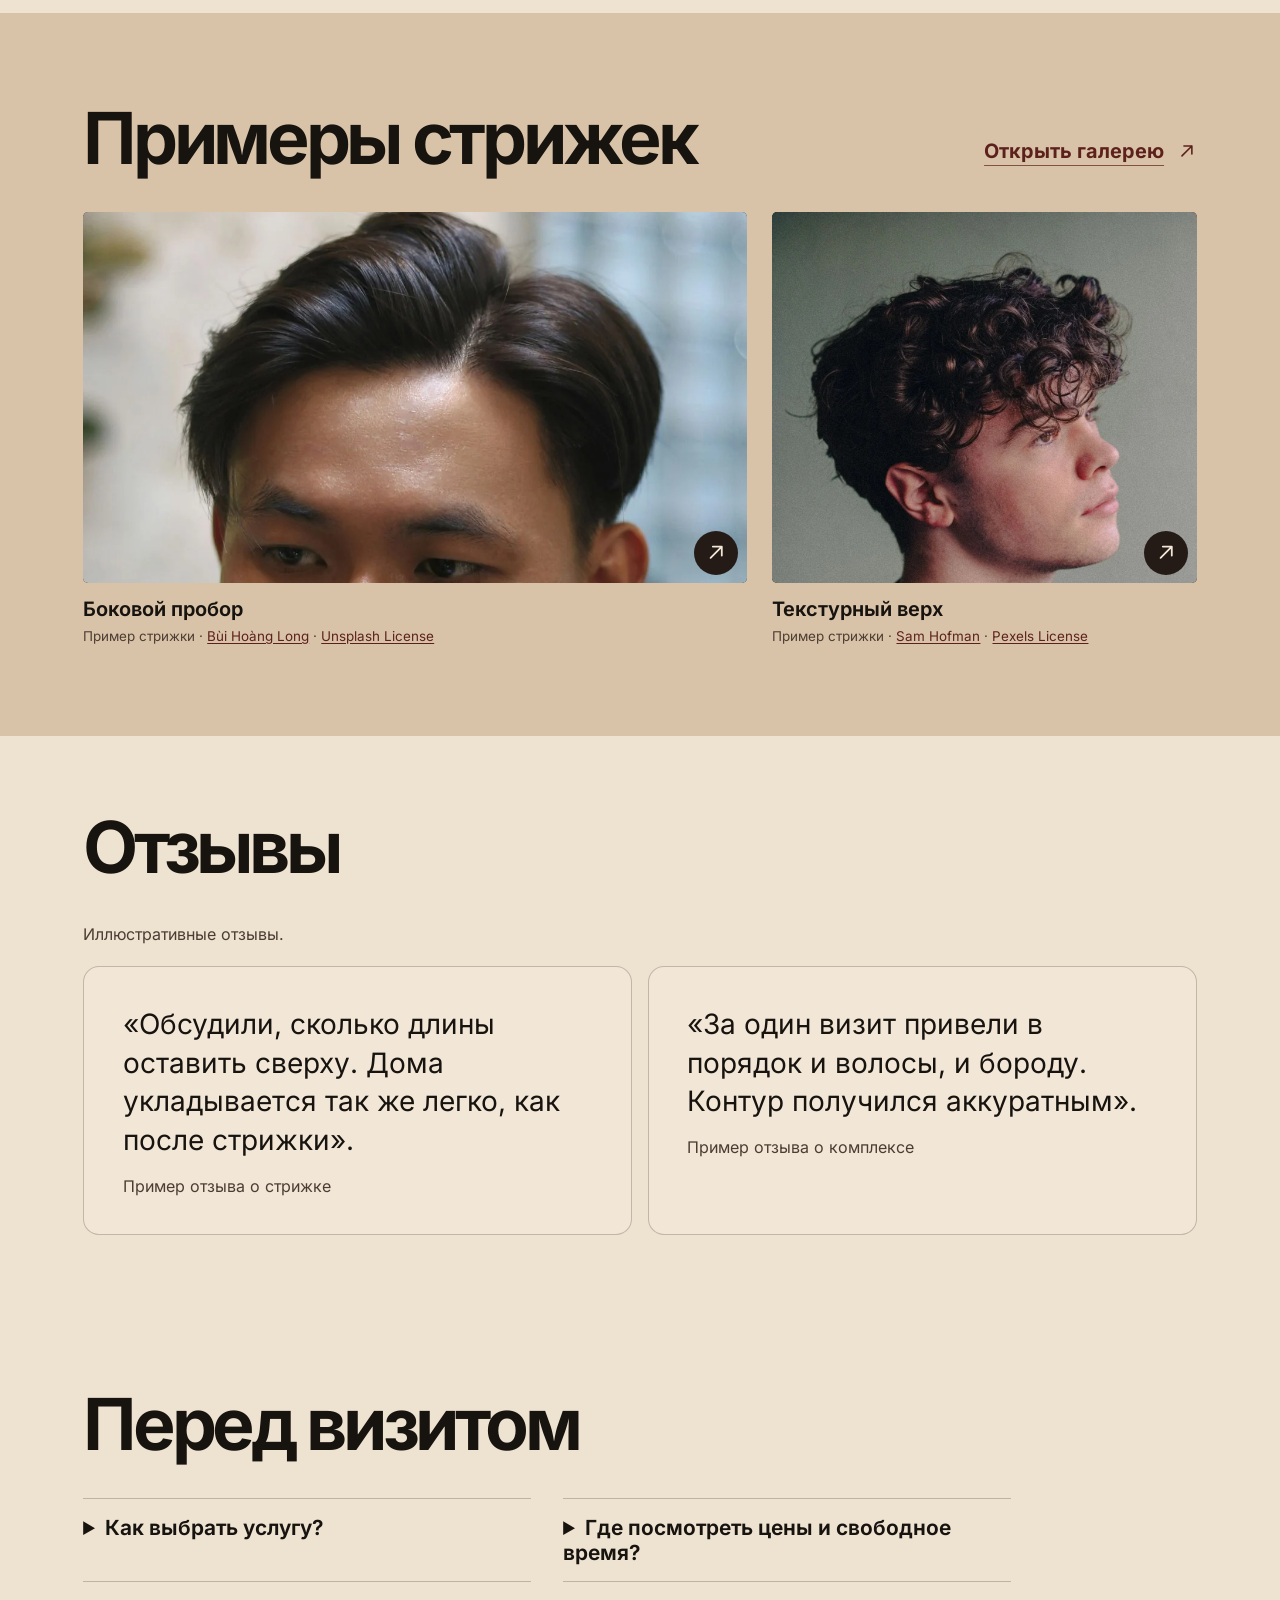
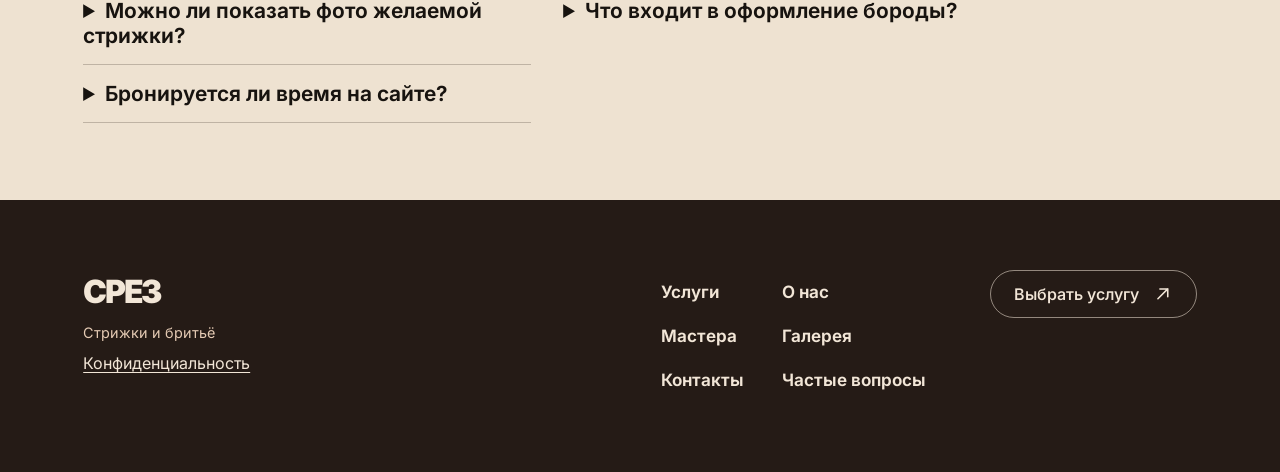
==== commit 09a41f6f: "Improve review quote readability" ====
--- a/index.html
+++ b/index.html
@@ -23,7 +23,7 @@
   <link rel="stylesheet" href="styles.css?v=52cdd5524f8b">
   <link rel="stylesheet" href="pages.css?v=nav-size-1">
   <link rel="stylesheet" href="expanded.css?v=6c8934401356">
-  <link rel="stylesheet" href="checklist.css?v=nav-size-1">
+  <link rel="stylesheet" href="checklist.css?v=nav-size-2">
   <script src="checklist.js" defer></script>
   <script src="script.js?v=b8b6ca2ec48f" defer></script>
 </head>
--- a/checklist.css
+++ b/checklist.css
@@ -73,7 +73,7 @@
 }
 .review-grid blockquote {
   margin: 0 0 1rem;
-  font-size: clamp(1.125rem, 2.3vw, 1.55rem);
+  font-size: clamp(1.3rem, 2.5vw, 1.75rem);
   line-height: 1.38;
 }
 .review-grid figcaption { color: var(--soft-ink); }
